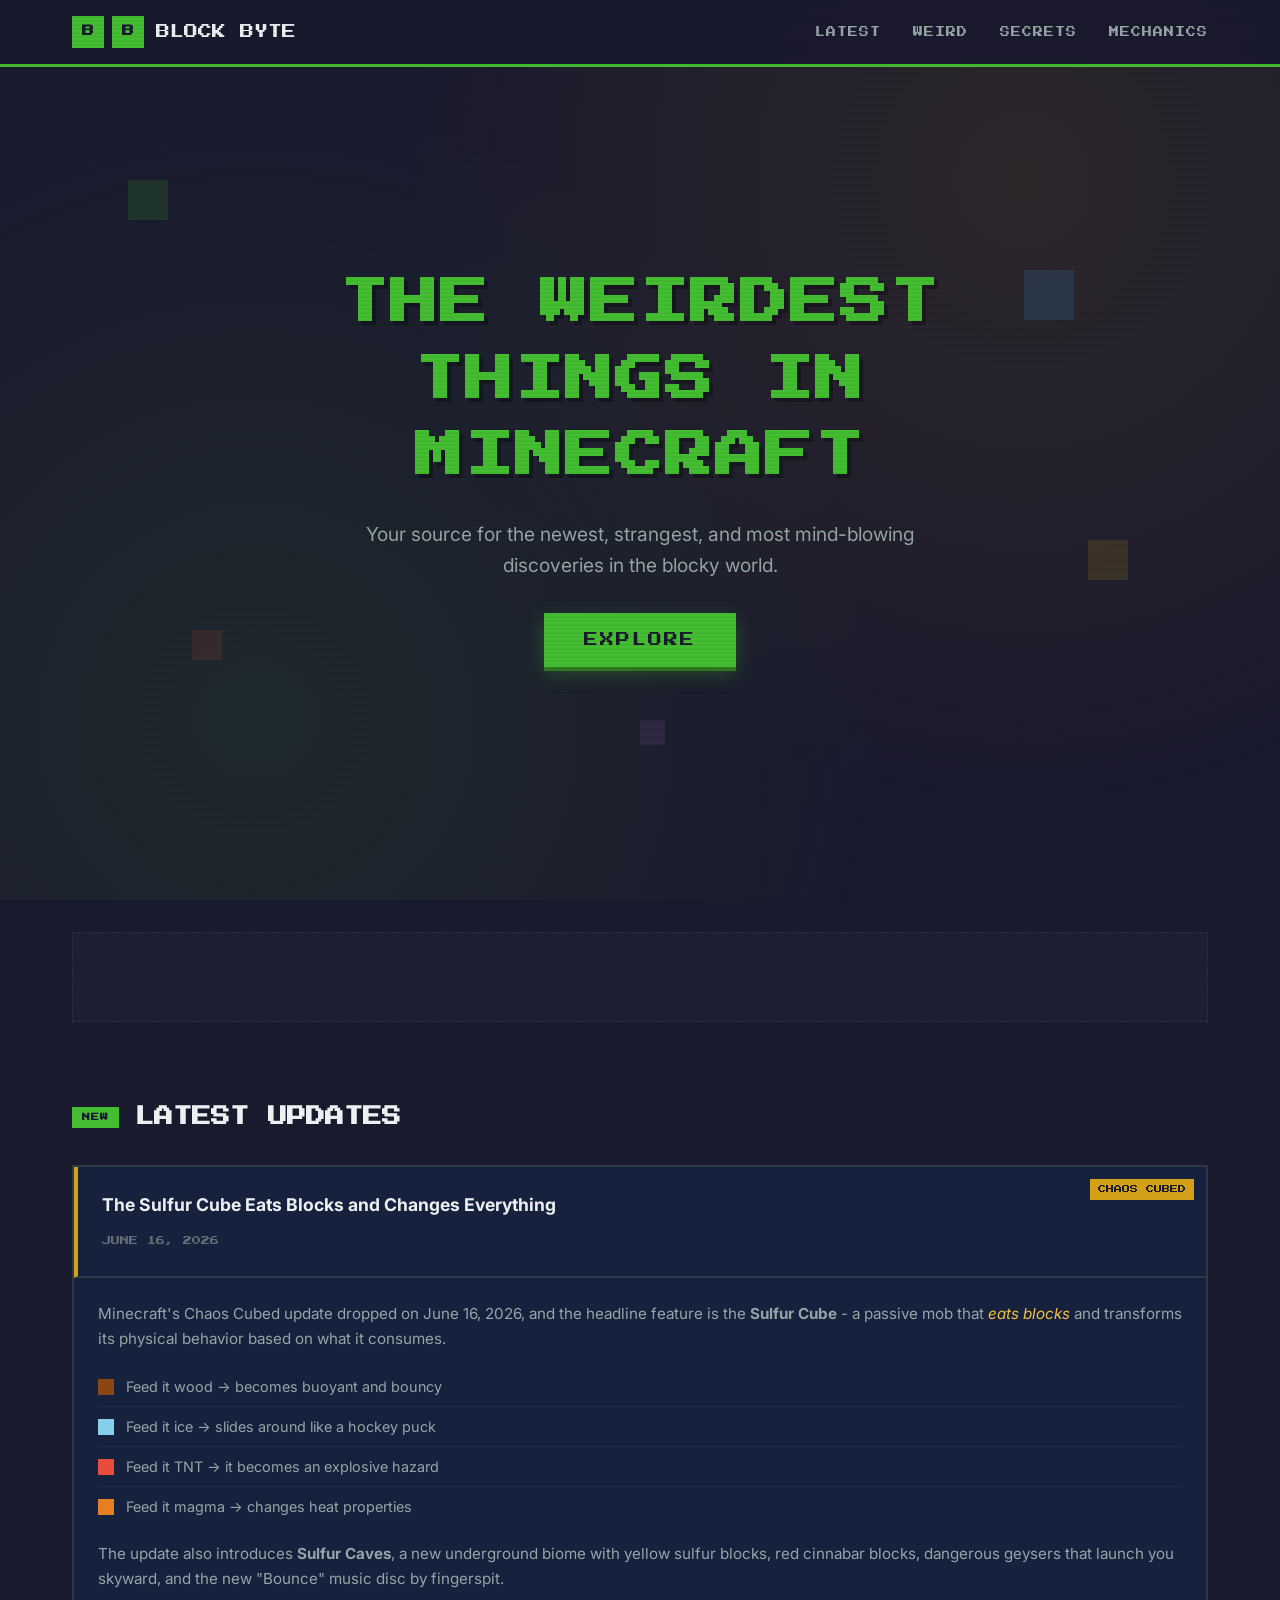
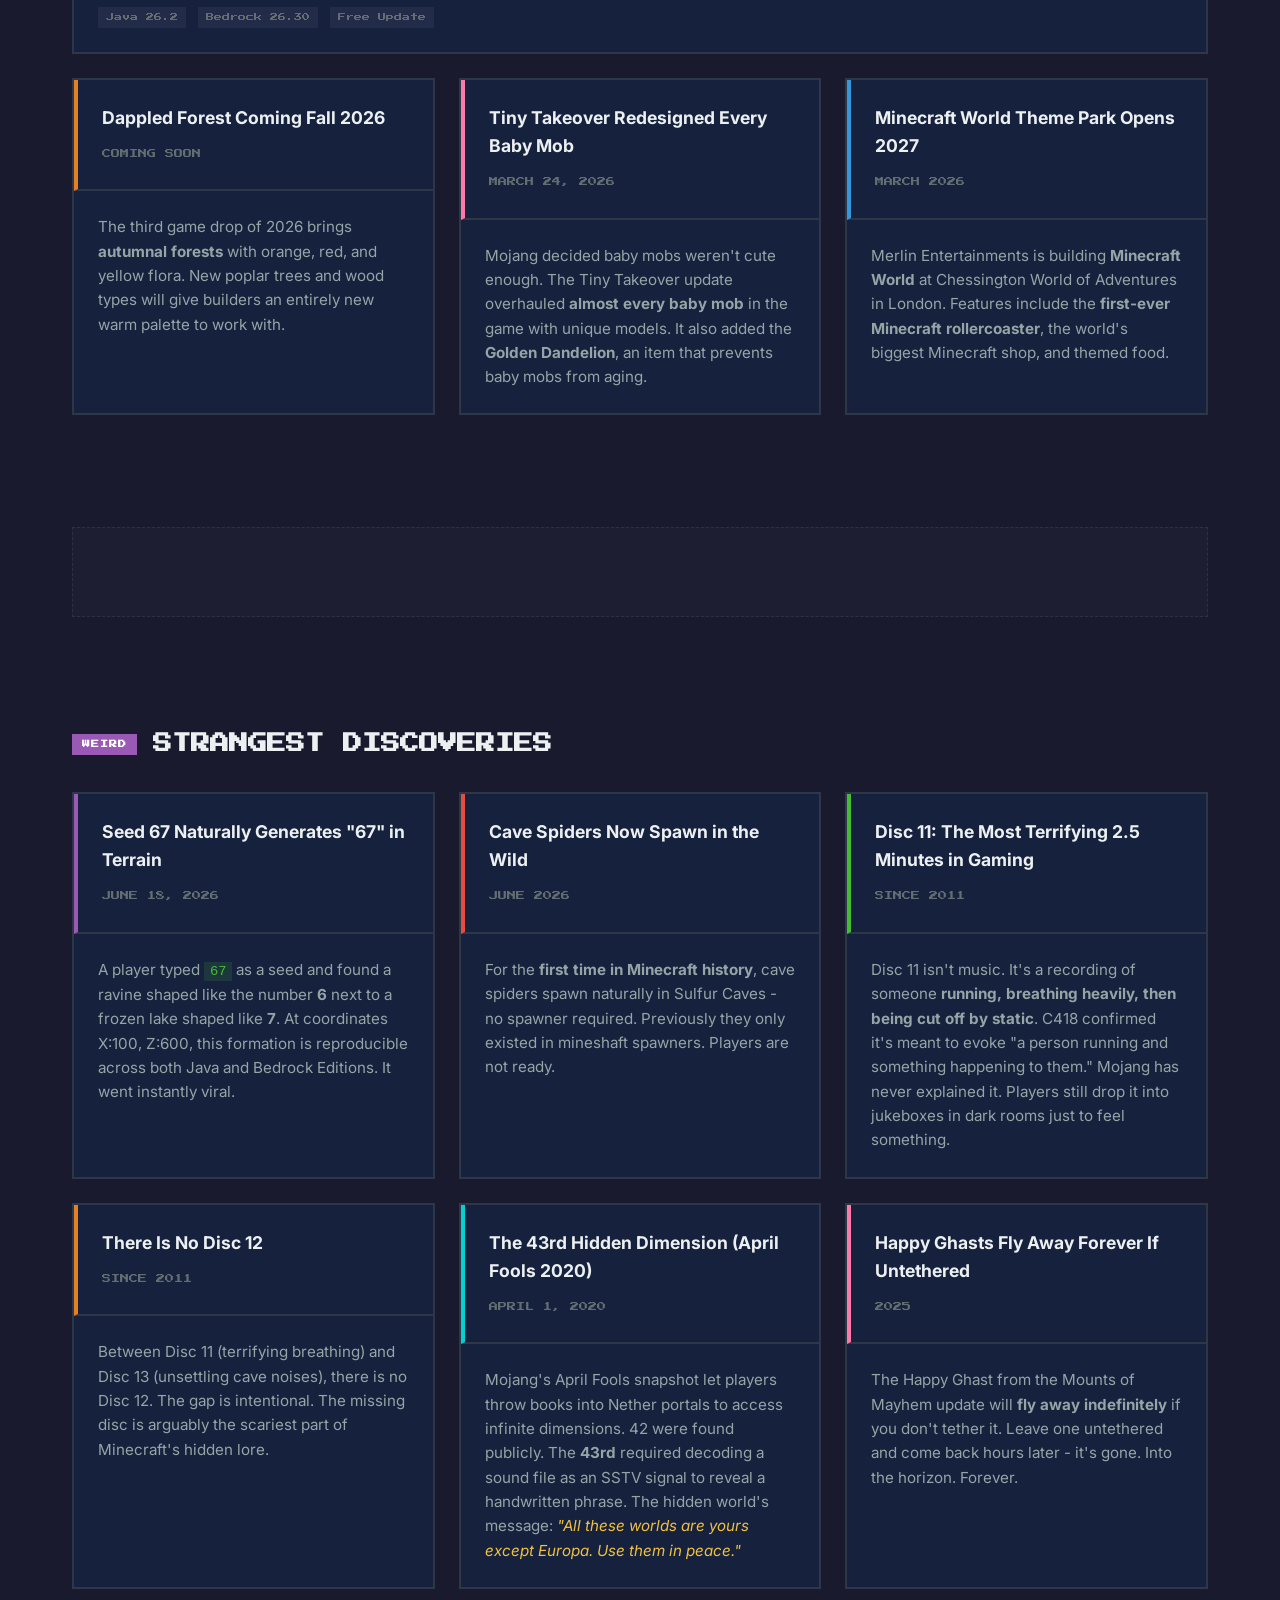
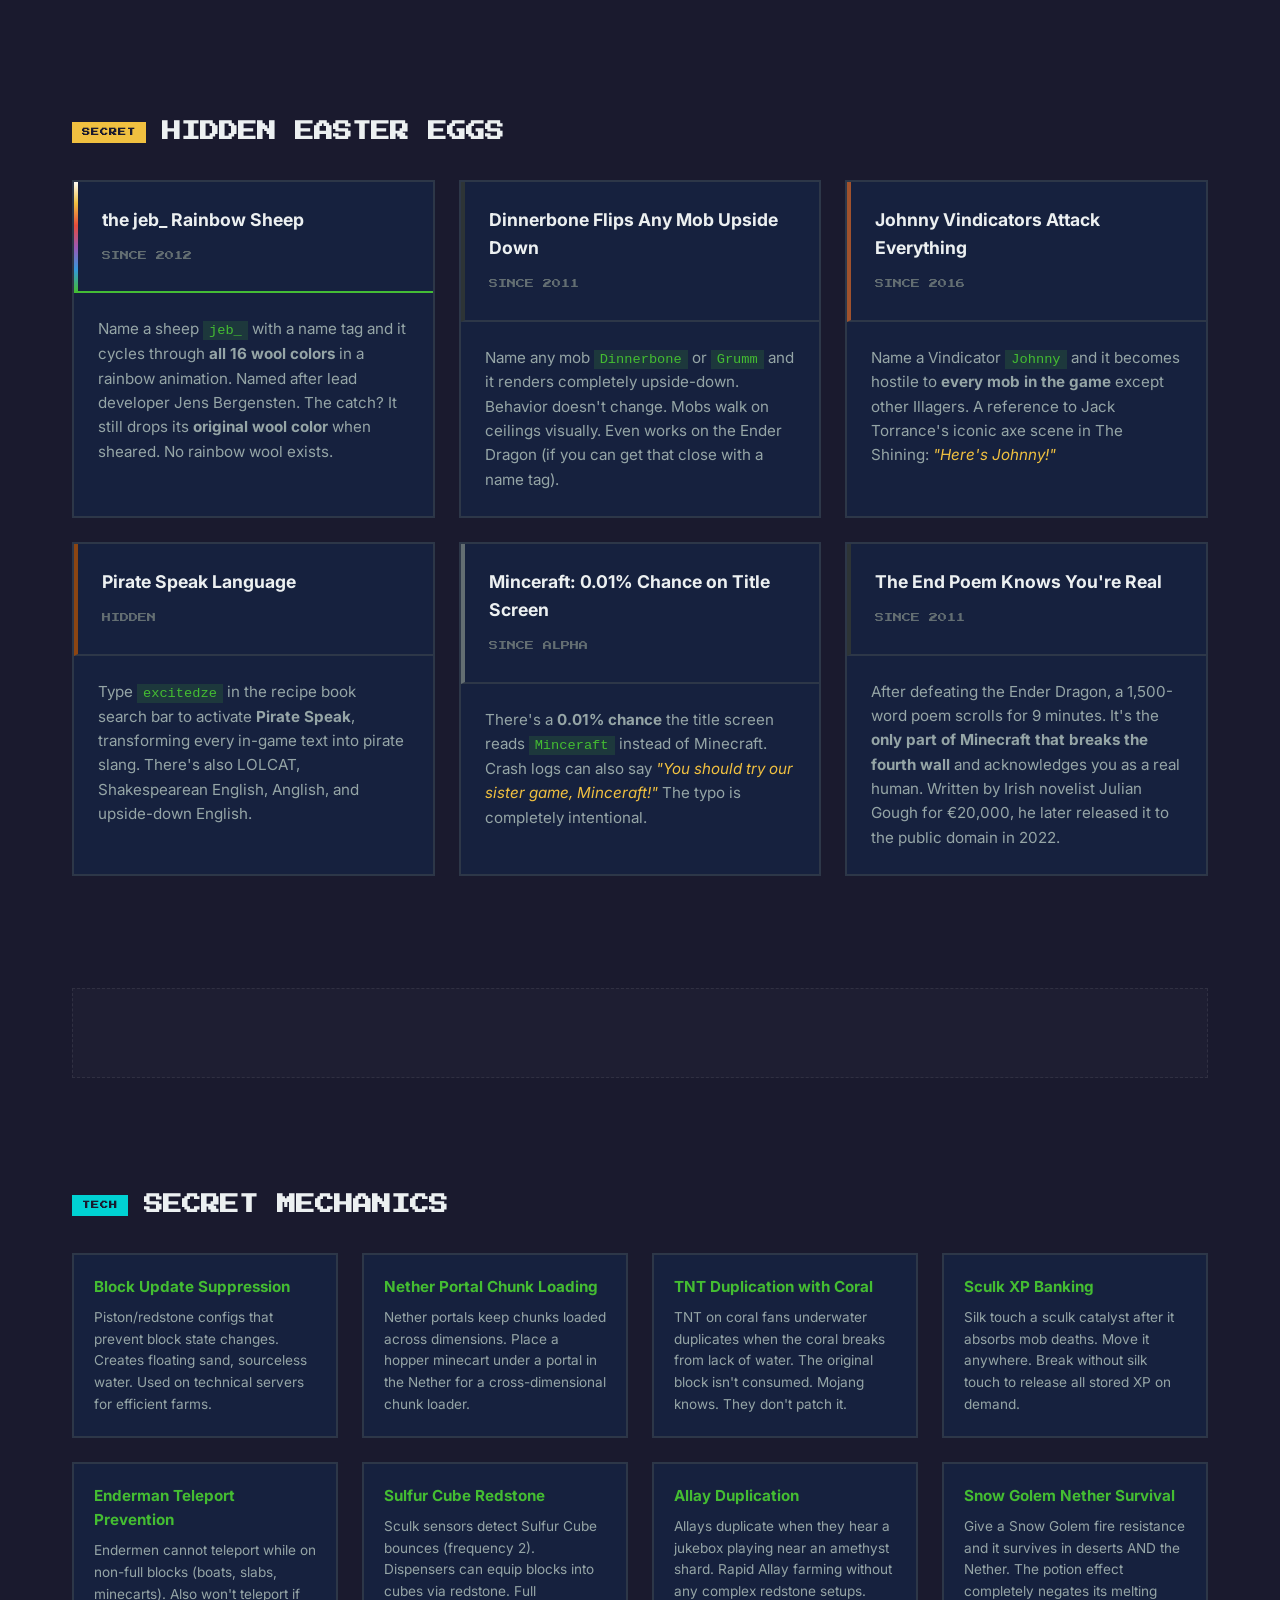
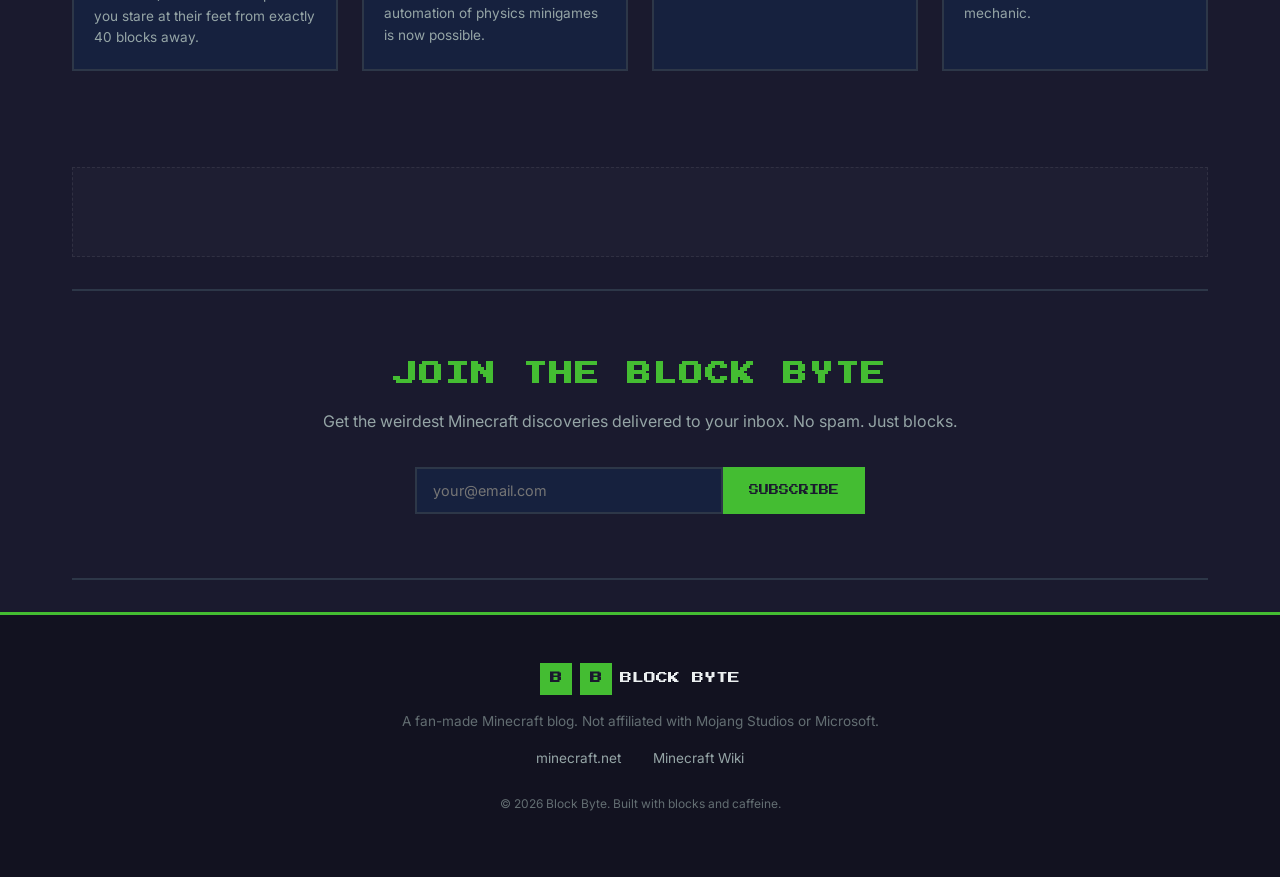
==== index.html @ 371515b0 "Add Google AdSense ads (pub-4324650161214773)" ====
<!DOCTYPE html>
<html lang="en">
<head>
    <meta charset="UTF-8">
    <meta name="viewport" content="width=device-width, initial-scale=1.0">
    <title>Block Byte - Minecraft Blog</title>
    <link rel="stylesheet" href="style.css">
    <link rel="preconnect" href="https://fonts.googleapis.com">
    <link href="https://fonts.googleapis.com/css2?family=Press+Start+2P&family=Inter:wght@400;500;600;700&display=swap" rel="stylesheet">
    <script async src="https://pagead2.googlesyndication.com/pagead/js/adsbygoogle.js?client=ca-pub-4324650161214773" crossorigin="anonymous"></script>
</head>
<body>
    <div class="scanlines"></div>

    <header>
        <nav>
            <div class="logo">
                <span class="logo-block">B</span><span class="logo-block">B</span>
                <span class="logo-text">BLOCK BYTE</span>
            </div>
            <div class="nav-links">
                <a href="#latest">Latest</a>
                <a href="#weird">Weird</a>
                <a href="#secrets">Secrets</a>
                <a href="#mechanics">Mechanics</a>
            </div>
            <button class="menu-toggle" aria-label="Toggle menu">
                <span></span><span></span><span></span>
            </button>
        </nav>
    </header>

    <section class="hero">
        <div class="hero-content">
            <h1 class="pixel-text">THE WEIRDEST THINGS IN MINECRAFT</h1>
            <p>Your source for the newest, strangest, and most mind-blowing discoveries in the blocky world.</p>
            <a href="#latest" class="cta-btn">EXPLORE</a>
        </div>
        <div class="hero-decoration">
            <div class="floating-block b1"></div>
            <div class="floating-block b2"></div>
            <div class="floating-block b3"></div>
            <div class="floating-block b4"></div>
            <div class="floating-block b5"></div>
        </div>
    </section>

    <main>
        <div class="ad-container ad-top">
            <ins class="adsbygoogle"
                 style="display:block"
                 data-ad-client="ca-pub-4324650161214773"
                 data-ad-slot="1111111111"
                 data-ad-format="horizontal"
                 data-full-width-responsive="true"></ins>
            <script>(adsbygoogle = window.adsbygoogle || []).push({});</script>
        </div>

        <section id="latest" class="section">
            <h2 class="section-title"><span class="tag new">NEW</span> LATEST UPDATES</h2>
            <div class="grid">

                <article class="card featured">
                    <div class="card-badge">CHAOS CUBED</div>
                    <div class="card-header sulfur">
                        <h3>The Sulfur Cube Eats Blocks and Changes Everything</h3>
                        <span class="date">June 16, 2026</span>
                    </div>
                    <div class="card-body">
                        <p>Minecraft's Chaos Cubed update dropped on June 16, 2026, and the headline feature is the <strong>Sulfur Cube</strong> - a passive mob that <em>eats blocks</em> and transforms its physical behavior based on what it consumes.</p>
                        <ul class="feature-list">
                            <li><span class="block-icon wood"></span> Feed it wood → becomes buoyant and bouncy</li>
                            <li><span class="block-icon ice"></span> Feed it ice → slides around like a hockey puck</li>
                            <li><span class="block-icon tnt"></span> Feed it TNT → it becomes an explosive hazard</li>
                            <li><span class="block-icon magma"></span> Feed it magma → changes heat properties</li>
                        </ul>
                        <p>The update also introduces <strong>Sulfur Caves</strong>, a new underground biome with yellow sulfur blocks, red cinnabar blocks, dangerous geysers that launch you skyward, and the new "Bounce" music disc by fingerspit.</p>
                        <div class="card-stats">
                            <span>Java 26.2</span>
                            <span>Bedrock 26.30</span>
                            <span>Free Update</span>
                        </div>
                    </div>
                </article>

                <article class="card">
                    <div class="card-header autumn">
                        <h3>Dappled Forest Coming Fall 2026</h3>
                        <span class="date">Coming Soon</span>
                    </div>
                    <div class="card-body">
                        <p>The third game drop of 2026 brings <strong>autumnal forests</strong> with orange, red, and yellow flora. New poplar trees and wood types will give builders an entirely new warm palette to work with.</p>
                    </div>
                </article>

                <article class="card">
                    <div class="card-header tiny">
                        <h3>Tiny Takeover Redesigned Every Baby Mob</h3>
                        <span class="date">March 24, 2026</span>
                    </div>
                    <div class="card-body">
                        <p>Mojang decided baby mobs weren't cute enough. The Tiny Takeover update overhauled <strong>almost every baby mob</strong> in the game with unique models. It also added the <strong>Golden Dandelion</strong>, an item that prevents baby mobs from aging.</p>
                    </div>
                </article>

                <article class="card">
                    <div class="card-header theme-park">
                        <h3>Minecraft World Theme Park Opens 2027</h3>
                        <span class="date">March 2026</span>
                    </div>
                    <div class="card-body">
                        <p>Merlin Entertainments is building <strong>Minecraft World</strong> at Chessington World of Adventures in London. Features include the <strong>first-ever Minecraft rollercoaster</strong>, the world's biggest Minecraft shop, and themed food.</p>
                    </div>
                </article>

            </div>
        </section>

        <div class="ad-container ad-mid">
            <ins class="adsbygoogle"
                 style="display:block"
                 data-ad-client="ca-pub-4324650161214773"
                 data-ad-slot="2222222222"
                 data-ad-format="auto"
                 data-full-width-responsive="true"></ins>
            <script>(adsbygoogle = window.adsbygoogle || []).push({});</script>
        </div>

        <section id="weird" class="section">
            <h2 class="section-title"><span class="tag weird">WEIRD</span> STRANGEST DISCOVERIES</h2>
            <div class="grid">

                <article class="card">
                    <div class="card-header purple">
                        <h3>Seed 67 Naturally Generates "67" in Terrain</h3>
                        <span class="date">June 18, 2026</span>
                    </div>
                    <div class="card-body">
                        <p>A player typed <code>67</code> as a seed and found a ravine shaped like the number <strong>6</strong> next to a frozen lake shaped like <strong>7</strong>. At coordinates X:100, Z:600, this formation is reproducible across both Java and Bedrock Editions. It went instantly viral.</p>
                    </div>
                </article>

                <article class="card">
                    <div class="card-header red">
                        <h3>Cave Spiders Now Spawn in the Wild</h3>
                        <span class="date">June 2026</span>
                    </div>
                    <div class="card-body">
                        <p>For the <strong>first time in Minecraft history</strong>, cave spiders spawn naturally in Sulfur Caves - no spawner required. Previously they only existed in mineshaft spawners. Players are not ready.</p>
                    </div>
                </article>

                <article class="card">
                    <div class="card-header green">
                        <h3>Disc 11: The Most Terrifying 2.5 Minutes in Gaming</h3>
                        <span class="date">Since 2011</span>
                    </div>
                    <div class="card-body">
                        <p>Disc 11 isn't music. It's a recording of someone <strong>running, breathing heavily, then being cut off by static</strong>. C418 confirmed it's meant to evoke "a person running and something happening to them." Mojang has never explained it. Players still drop it into jukeboxes in dark rooms just to feel something.</p>
                    </div>
                </article>

                <article class="card">
                    <div class="card-header orange">
                        <h3>There Is No Disc 12</h3>
                        <span class="date">Since 2011</span>
                    </div>
                    <div class="card-body">
                        <p>Between Disc 11 (terrifying breathing) and Disc 13 (unsettling cave noises), there is no Disc 12. The gap is intentional. The missing disc is arguably the scariest part of Minecraft's hidden lore.</p>
                    </div>
                </article>

                <article class="card">
                    <div class="card-header cyan">
                        <h3>The 43rd Hidden Dimension (April Fools 2020)</h3>
                        <span class="date">April 1, 2020</span>
                    </div>
                    <div class="card-body">
                        <p>Mojang's April Fools snapshot let players throw books into Nether portals to access infinite dimensions. 42 were found publicly. The <strong>43rd</strong> required decoding a sound file as an SSTV signal to reveal a handwritten phrase. The hidden world's message: <em>"All these worlds are yours except Europa. Use them in peace."</em></p>
                    </div>
                </article>

                <article class="card">
                    <div class="card-header pink">
                        <h3>Happy Ghasts Fly Away Forever If Untethered</h3>
                        <span class="date">2025</span>
                    </div>
                    <div class="card-body">
                        <p>The Happy Ghast from the Mounts of Mayhem update will <strong>fly away indefinitely</strong> if you don't tether it. Leave one untethered and come back hours later - it's gone. Into the horizon. Forever.</p>
                    </div>
                </article>

            </div>
        </section>

        <section id="secrets" class="section">
            <h2 class="section-title"><span class="tag secret">SECRET</span> HIDDEN EASTER EGGS</h2>
            <div class="grid">

                <article class="card">
                    <div class="card-header rainbow">
                        <h3>the jeb_ Rainbow Sheep</h3>
                        <span class="date">Since 2012</span>
                    </div>
                    <div class="card-body">
                        <p>Name a sheep <code>jeb_</code> with a name tag and it cycles through <strong>all 16 wool colors</strong> in a rainbow animation. Named after lead developer Jens Bergensten. The catch? It still drops its <strong>original wool color</strong> when sheared. No rainbow wool exists.</p>
                    </div>
                </article>

                <article class="card">
                    <div class="card-header dark">
                        <h3>Dinnerbone Flips Any Mob Upside Down</h3>
                        <span class="date">Since 2011</span>
                    </div>
                    <div class="card-body">
                        <p>Name any mob <code>Dinnerbone</code> or <code>Grumm</code> and it renders completely upside-down. Behavior doesn't change. Mobs walk on ceilings visually. Even works on the Ender Dragon (if you can get that close with a name tag).</p>
                    </div>
                </article>

                <article class="card">
                    <div class="card-header axe">
                        <h3>Johnny Vindicators Attack Everything</h3>
                        <span class="date">Since 2016</span>
                    </div>
                    <div class="card-body">
                        <p>Name a Vindicator <code>Johnny</code> and it becomes hostile to <strong>every mob in the game</strong> except other Illagers. A reference to Jack Torrance's iconic axe scene in The Shining: <em>"Here's Johnny!"</em></p>
                    </div>
                </article>

                <article class="card">
                    <div class="card-header ship">
                        <h3>Pirate Speak Language</h3>
                        <span class="date">Hidden</span>
                    </div>
                    <div class="card-body">
                        <p>Type <code>excitedze</code> in the recipe book search bar to activate <strong>Pirate Speak</strong>, transforming every in-game text into pirate slang. There's also LOLCAT, Shakespearean English, Anglish, and upside-down English.</p>
                    </div>
                </article>

                <article class="card">
                    <div class="card-header ghost">
                        <h3>Minceraft: 0.01% Chance on Title Screen</h3>
                        <span class="date">Since Alpha</span>
                    </div>
                    <div class="card-body">
                        <p>There's a <strong>0.01% chance</strong> the title screen reads <code>Minceraft</code> instead of Minecraft. Crash logs can also say <em>"You should try our sister game, Minceraft!"</em> The typo is completely intentional.</p>
                    </div>
                </article>

                <article class="card">
                    <div class="card-header void">
                        <h3>The End Poem Knows You're Real</h3>
                        <span class="date">Since 2011</span>
                    </div>
                    <div class="card-body">
                        <p>After defeating the Ender Dragon, a 1,500-word poem scrolls for 9 minutes. It's the <strong>only part of Minecraft that breaks the fourth wall</strong> and acknowledges you as a real human. Written by Irish novelist Julian Gough for €20,000, he later released it to the public domain in 2022.</p>
                    </div>
                </article>

            </div>
        </section>

        <div class="ad-container ad-mid">
            <ins class="adsbygoogle"
                 style="display:block"
                 data-ad-client="ca-pub-4324650161214773"
                 data-ad-slot="3333333333"
                 data-ad-format="auto"
                 data-full-width-responsive="true"></ins>
            <script>(adsbygoogle = window.adsbygoogle || []).push({});</script>
        </div>

        <section id="mechanics" class="section">
            <h2 class="section-title"><span class="tag tech">TECH</span> SECRET MECHANICS</h2>
            <div class="grid three-col">

                <article class="card compact">
                    <div class="card-body">
                        <h4>Block Update Suppression</h4>
                        <p>Piston/redstone configs that prevent block state changes. Creates floating sand, sourceless water. Used on technical servers for efficient farms.</p>
                    </div>
                </article>

                <article class="card compact">
                    <div class="card-body">
                        <h4>Nether Portal Chunk Loading</h4>
                        <p>Nether portals keep chunks loaded across dimensions. Place a hopper minecart under a portal in the Nether for a cross-dimensional chunk loader.</p>
                    </div>
                </article>

                <article class="card compact">
                    <div class="card-body">
                        <h4>TNT Duplication with Coral</h4>
                        <p>TNT on coral fans underwater duplicates when the coral breaks from lack of water. The original block isn't consumed. Mojang knows. They don't patch it.</p>
                    </div>
                </article>

                <article class="card compact">
                    <div class="card-body">
                        <h4>Sculk XP Banking</h4>
                        <p>Silk touch a sculk catalyst after it absorbs mob deaths. Move it anywhere. Break without silk touch to release all stored XP on demand.</p>
                    </div>
                </article>

                <article class="card compact">
                    <div class="card-body">
                        <h4>Enderman Teleport Prevention</h4>
                        <p>Endermen cannot teleport while on non-full blocks (boats, slabs, minecarts). Also won't teleport if you stare at their feet from exactly 40 blocks away.</p>
                    </div>
                </article>

                <article class="card compact">
                    <div class="card-body">
                        <h4>Sulfur Cube Redstone</h4>
                        <p>Sculk sensors detect Sulfur Cube bounces (frequency 2). Dispensers can equip blocks into cubes via redstone. Full automation of physics minigames is now possible.</p>
                    </div>
                </article>

                <article class="card compact">
                    <div class="card-body">
                        <h4>Allay Duplication</h4>
                        <p>Allays duplicate when they hear a jukebox playing near an amethyst shard. Rapid Allay farming without any complex redstone setups.</p>
                    </div>
                </article>

                <article class="card compact">
                    <div class="card-body">
                        <h4>Snow Golem Nether Survival</h4>
                        <p>Give a Snow Golem fire resistance and it survives in deserts AND the Nether. The potion effect completely negates its melting mechanic.</p>
                    </div>
                </article>

            </div>
        </section>

        <div class="ad-container ad-bottom">
            <ins class="adsbygoogle"
                 style="display:block"
                 data-ad-client="ca-pub-4324650161214773"
                 data-ad-slot="4444444444"
                 data-ad-format="horizontal"
                 data-full-width-responsive="true"></ins>
            <script>(adsbygoogle = window.adsbygoogle || []).push({});</script>
        </div>

        <section class="newsletter">
            <div class="newsletter-content">
                <h2 class="pixel-text">JOIN THE BLOCK BYTE</h2>
                <p>Get the weirdest Minecraft discoveries delivered to your inbox. No spam. Just blocks.</p>
                <form class="newsletter-form" onsubmit="event.preventDefault(); this.querySelector('button').textContent='SUBSCRIBED!'; this.querySelector('input').disabled=true;">
                    <input type="email" placeholder="your@email.com" required>
                    <button type="submit">SUBSCRIBE</button>
                </form>
            </div>
        </section>
    </main>

    <footer>
        <div class="footer-content">
            <div class="footer-logo">
                <span class="logo-block">B</span><span class="logo-block">B</span>
                <span>BLOCK BYTE</span>
            </div>
            <p>A fan-made Minecraft blog. Not affiliated with Mojang Studios or Microsoft.</p>
            <div class="footer-links">
                <a href="https://www.minecraft.net" target="_blank">minecraft.net</a>
                <a href="https://minecraft.wiki" target="_blank">Minecraft Wiki</a>
            </div>
            <p class="copyright">&copy; 2026 Block Byte. Built with blocks and caffeine.</p>
        </div>
    </footer>

    <script src="script.js"></script>
</body>
</html>
---- style.css ----
:root {
    --bg-dark: #1a1a2e;
    --bg-card: #16213e;
    --bg-card-hover: #1a2745;
    --accent-green: #44bd32;
    --accent-yellow: #f0c040;
    --accent-red: #e74c3c;
    --accent-blue: #3498db;
    --accent-purple: #9b59b6;
    --accent-orange: #e67e22;
    --accent-cyan: #00d2d3;
    --accent-pink: #fd79a8;
    --text-primary: #ecf0f1;
    --text-secondary: #95a5a6;
    --text-muted: #636e72;
    --border: #2d3748;
    --sulfur: #d4a017;
    --cinnabar: #c0392b;
    --font-pixel: 'Press Start 2P', monospace;
    --font-body: 'Inter', -apple-system, BlinkMacSystemFont, sans-serif;
}

* {
    margin: 0;
    padding: 0;
    box-sizing: border-box;
}

html {
    scroll-behavior: smooth;
}

body {
    font-family: var(--font-body);
    background: var(--bg-dark);
    color: var(--text-primary);
    line-height: 1.6;
    overflow-x: hidden;
}

.scanlines {
    position: fixed;
    top: 0;
    left: 0;
    width: 100%;
    height: 100%;
    pointer-events: none;
    z-index: 9999;
    background: repeating-linear-gradient(
        0deg,
        transparent,
        transparent 2px,
        rgba(0, 0, 0, 0.03) 2px,
        rgba(0, 0, 0, 0.03) 4px
    );
}

.pixel-text {
    font-family: var(--font-pixel);
    letter-spacing: 2px;
}

/* Header */
header {
    position: fixed;
    top: 0;
    width: 100%;
    z-index: 1000;
    background: rgba(26, 26, 46, 0.95);
    backdrop-filter: blur(10px);
    border-bottom: 3px solid var(--accent-green);
}

nav {
    max-width: 1200px;
    margin: 0 auto;
    padding: 1rem 2rem;
    display: flex;
    align-items: center;
    justify-content: space-between;
}

.logo {
    display: flex;
    align-items: center;
    gap: 0.5rem;
}

.logo-block {
    display: inline-flex;
    align-items: center;
    justify-content: center;
    width: 32px;
    height: 32px;
    background: var(--accent-green);
    color: var(--bg-dark);
    font-family: var(--font-pixel);
    font-size: 12px;
    font-weight: bold;
    image-rendering: pixelated;
}

.logo-text {
    font-family: var(--font-pixel);
    font-size: 14px;
    color: var(--text-primary);
    margin-left: 0.25rem;
}

.nav-links {
    display: flex;
    gap: 2rem;
}

.nav-links a {
    color: var(--text-secondary);
    text-decoration: none;
    font-family: var(--font-pixel);
    font-size: 10px;
    text-transform: uppercase;
    letter-spacing: 1px;
    transition: color 0.3s;
}

.nav-links a:hover {
    color: var(--accent-green);
}

.menu-toggle {
    display: none;
    flex-direction: column;
    gap: 5px;
    background: none;
    border: none;
    cursor: pointer;
}

.menu-toggle span {
    width: 25px;
    height: 3px;
    background: var(--text-primary);
    transition: 0.3s;
}

/* Hero */
.hero {
    min-height: 100vh;
    display: flex;
    align-items: center;
    justify-content: center;
    text-align: center;
    padding: 6rem 2rem 4rem;
    position: relative;
    overflow: hidden;
    background: 
        radial-gradient(circle at 20% 80%, rgba(68, 189, 50, 0.1) 0%, transparent 50%),
        radial-gradient(circle at 80% 20%, rgba(212, 160, 23, 0.1) 0%, transparent 50%),
        var(--bg-dark);
}

.hero-content {
    max-width: 800px;
    z-index: 2;
}

.hero h1 {
    font-size: clamp(1.5rem, 4vw, 3rem);
    margin-bottom: 1.5rem;
    color: var(--accent-green);
    text-shadow: 4px 4px 0px rgba(0,0,0,0.3);
}

.hero p {
    font-size: 1.2rem;
    color: var(--text-secondary);
    margin-bottom: 2rem;
    max-width: 600px;
    margin-left: auto;
    margin-right: auto;
}

.cta-btn {
    display: inline-block;
    padding: 1rem 2.5rem;
    background: var(--accent-green);
    color: var(--bg-dark);
    text-decoration: none;
    font-family: var(--font-pixel);
    font-size: 14px;
    letter-spacing: 2px;
    border: none;
    cursor: pointer;
    transition: all 0.3s;
    box-shadow: 0 4px 0 #2d7a1e, 0 6px 20px rgba(68, 189, 50, 0.3);
}

.cta-btn:hover {
    transform: translateY(-2px);
    box-shadow: 0 6px 0 #2d7a1e, 0 8px 30px rgba(68, 189, 50, 0.4);
}

.hero-decoration {
    position: absolute;
    top: 0;
    left: 0;
    width: 100%;
    height: 100%;
    pointer-events: none;
}

.floating-block {
    position: absolute;
    width: 40px;
    height: 40px;
    opacity: 0.15;
    animation: float 6s ease-in-out infinite;
}

.b1 { background: var(--accent-green); top: 20%; left: 10%; animation-delay: 0s; }
.b2 { background: var(--sulfur); top: 60%; left: 85%; animation-delay: 1s; }
.b3 { background: var(--cinnabar); top: 70%; left: 15%; animation-delay: 2s; width: 30px; height: 30px; }
.b4 { background: var(--accent-blue); top: 30%; left: 80%; animation-delay: 3s; width: 50px; height: 50px; }
.b5 { background: var(--accent-purple); top: 80%; left: 50%; animation-delay: 4s; width: 25px; height: 25px; }

@keyframes float {
    0%, 100% { transform: translateY(0) rotate(0deg); }
    50% { transform: translateY(-20px) rotate(5deg); }
}

/* Sections */
main {
    max-width: 1200px;
    margin: 0 auto;
    padding: 0 2rem;
}

.section {
    padding: 4rem 0;
}

.section-title {
    font-family: var(--font-pixel);
    font-size: clamp(0.9rem, 2vw, 1.2rem);
    margin-bottom: 2rem;
    display: flex;
    align-items: center;
    gap: 1rem;
    flex-wrap: wrap;
}

.tag {
    font-family: var(--font-pixel);
    font-size: 8px;
    padding: 4px 10px;
    text-transform: uppercase;
    letter-spacing: 1px;
}

.tag.new { background: var(--accent-green); color: var(--bg-dark); }
.tag.weird { background: var(--accent-purple); color: white; }
.tag.secret { background: var(--accent-yellow); color: var(--bg-dark); }
.tag.tech { background: var(--accent-cyan); color: var(--bg-dark); }

/* Grid */
.grid {
    display: grid;
    grid-template-columns: repeat(auto-fit, minmax(340px, 1fr));
    gap: 1.5rem;
}

.grid.three-col {
    grid-template-columns: repeat(auto-fit, minmax(260px, 1fr));
}

/* Cards */
.card {
    background: var(--bg-card);
    border: 2px solid var(--border);
    transition: all 0.3s;
    position: relative;
    overflow: hidden;
}

.card:hover {
    transform: translateY(-4px);
    border-color: var(--accent-green);
    box-shadow: 0 8px 30px rgba(0, 0, 0, 0.3);
}

.card.featured {
    grid-column: 1 / -1;
}

.card-badge {
    position: absolute;
    top: 12px;
    right: 12px;
    font-family: var(--font-pixel);
    font-size: 8px;
    padding: 4px 8px;
    background: var(--sulfur);
    color: var(--bg-dark);
    z-index: 2;
}

.card-header {
    padding: 1.5rem;
    border-bottom: 2px solid var(--border);
    position: relative;
}

.card-header.sulfur { border-left: 4px solid var(--sulfur); }
.card-header.autumn { border-left: 4px solid var(--accent-orange); }
.card-header.tiny { border-left: 4px solid var(--accent-pink); }
.card-header.theme-park { border-left: 4px solid var(--accent-blue); }
.card-header.purple { border-left: 4px solid var(--accent-purple); }
.card-header.red { border-left: 4px solid var(--accent-red); }
.card-header.green { border-left: 4px solid var(--accent-green); }
.card-header.orange { border-left: 4px solid var(--accent-orange); }
.card-header.cyan { border-left: 4px solid var(--accent-cyan); }
.card-header.pink { border-left: 4px solid var(--accent-pink); }
.card-header.rainbow {
    border-left: 4px solid;
    border-image: linear-gradient(180deg, #fff, #f0c040, #e74c3c, #9b59b6, #3498db, #44bd32) 1;
}
.card-header.dark { border-left: 4px solid #2d3436; }
.card-header.axe { border-left: 4px solid #a0522d; }
.card-header.ship { border-left: 4px solid #8B4513; }
.card-header.ghost { border-left: 4px solid #636e72; }
.card-header.void { border-left: 4px solid #2d3436; }

.card-header h3 {
    font-size: 1.1rem;
    font-weight: 700;
    margin-bottom: 0.5rem;
}

.card-header .date {
    font-family: var(--font-pixel);
    font-size: 9px;
    color: var(--text-muted);
    text-transform: uppercase;
}

.card-body {
    padding: 1.5rem;
}

.card-body p {
    color: var(--text-secondary);
    margin-bottom: 1rem;
    font-size: 0.95rem;
}

.card-body p:last-child {
    margin-bottom: 0;
}

.card-body code {
    background: rgba(68, 189, 50, 0.15);
    color: var(--accent-green);
    padding: 2px 6px;
    font-size: 0.9em;
    font-family: 'Courier New', monospace;
}

.card-body em {
    color: var(--accent-yellow);
    font-style: italic;
}

.feature-list {
    list-style: none;
    margin: 1rem 0;
    padding: 0;
}

.feature-list li {
    display: flex;
    align-items: center;
    gap: 0.75rem;
    padding: 0.5rem 0;
    color: var(--text-secondary);
    font-size: 0.9rem;
    border-bottom: 1px solid rgba(255,255,255,0.05);
}

.feature-list li:last-child {
    border-bottom: none;
}

.block-icon {
    display: inline-block;
    width: 16px;
    height: 16px;
    flex-shrink: 0;
}

.block-icon.wood { background: #8B4513; }
.block-icon.ice { background: #87CEEB; }
.block-icon.tnt { background: #e74c3c; }
.block-icon.magma { background: #e67e22; }

.card-stats {
    display: flex;
    gap: 0.75rem;
    margin-top: 1rem;
    flex-wrap: wrap;
}

.card-stats span {
    font-family: var(--font-pixel);
    font-size: 8px;
    padding: 4px 8px;
    background: rgba(255,255,255,0.05);
    color: var(--text-muted);
}

/* Compact cards */
.compact .card-body {
    padding: 1.25rem;
}

.compact h4 {
    font-size: 0.95rem;
    margin-bottom: 0.5rem;
    color: var(--accent-green);
}

.compact p {
    font-size: 0.85rem;
}

/* Newsletter */
.newsletter {
    padding: 4rem 0;
    text-align: center;
    border-top: 2px solid var(--border);
    border-bottom: 2px solid var(--border);
    margin: 2rem 0;
}

.newsletter h2 {
    font-size: clamp(1rem, 2.5vw, 1.5rem);
    color: var(--accent-green);
    margin-bottom: 1rem;
}

.newsletter p {
    color: var(--text-secondary);
    margin-bottom: 2rem;
}

.newsletter-form {
    display: flex;
    gap: 0;
    max-width: 450px;
    margin: 0 auto;
}

.newsletter-form input {
    flex: 1;
    padding: 0.8rem 1rem;
    background: var(--bg-card);
    border: 2px solid var(--border);
    color: var(--text-primary);
    font-family: var(--font-body);
    font-size: 0.9rem;
    outline: none;
    transition: border-color 0.3s;
}

.newsletter-form input:focus {
    border-color: var(--accent-green);
}

.newsletter-form button {
    padding: 0.8rem 1.5rem;
    background: var(--accent-green);
    color: var(--bg-dark);
    border: 2px solid var(--accent-green);
    font-family: var(--font-pixel);
    font-size: 10px;
    cursor: pointer;
    transition: all 0.3s;
    white-space: nowrap;
}

.newsletter-form button:hover {
    background: transparent;
    color: var(--accent-green);
}

/* Ad containers */
.ad-container {
    margin: 2rem auto;
    text-align: center;
    min-height: 90px;
    background: rgba(255, 255, 255, 0.02);
    border: 1px dashed rgba(255, 255, 255, 0.08);
    display: flex;
    align-items: center;
    justify-content: center;
    overflow: hidden;
}

.ad-top {
    margin-top: 2rem;
    margin-bottom: 1rem;
}

.ad-mid {
    margin: 3rem auto;
}

.ad-bottom {
    margin-bottom: 2rem;
}

/* Footer */
footer {
    background: rgba(0, 0, 0, 0.3);
    border-top: 3px solid var(--accent-green);
    padding: 3rem 2rem;
    text-align: center;
}

.footer-content {
    max-width: 600px;
    margin: 0 auto;
}

.footer-logo {
    display: flex;
    align-items: center;
    justify-content: center;
    gap: 0.5rem;
    margin-bottom: 1rem;
    font-family: var(--font-pixel);
    font-size: 12px;
}

footer p {
    color: var(--text-muted);
    font-size: 0.85rem;
    margin-bottom: 1rem;
}

.footer-links {
    display: flex;
    justify-content: center;
    gap: 2rem;
    margin-bottom: 1.5rem;
}

.footer-links a {
    color: var(--text-secondary);
    text-decoration: none;
    font-size: 0.85rem;
    transition: color 0.3s;
}

.footer-links a:hover {
    color: var(--accent-green);
}

.copyright {
    font-size: 0.75rem !important;
    color: var(--text-muted);
}

/* Responsive */
@media (max-width: 768px) {
    .nav-links {
        display: none;
        position: absolute;
        top: 100%;
        left: 0;
        width: 100%;
        background: rgba(26, 26, 46, 0.98);
        flex-direction: column;
        padding: 1rem 2rem;
        gap: 1rem;
        border-bottom: 3px solid var(--accent-green);
    }

    .nav-links.active {
        display: flex;
    }

    .menu-toggle {
        display: flex;
    }

    .grid {
        grid-template-columns: 1fr;
    }

    .card.featured {
        grid-column: 1;
    }

    .newsletter-form {
        flex-direction: column;
    }

    .newsletter-form button {
        padding: 1rem;
    }
}

@media (max-width: 480px) {
    .hero h1 {
        font-size: 1.2rem;
    }

    .section-title {
        font-size: 0.8rem;
    }

    .card-header h3 {
        font-size: 0.95rem;
    }
}

/* Scroll animation */
.card {
    opacity: 0;
    transform: translateY(20px);
    animation: fadeInUp 0.6s ease forwards;
}

@keyframes fadeInUp {
    to {
        opacity: 1;
        transform: translateY(0);
    }
}

.card:nth-child(1) { animation-delay: 0.1s; }
.card:nth-child(2) { animation-delay: 0.2s; }
.card:nth-child(3) { animation-delay: 0.3s; }
.card:nth-child(4) { animation-delay: 0.4s; }
.card:nth-child(5) { animation-delay: 0.5s; }
.card:nth-child(6) { animation-delay: 0.6s; }

/* Custom scrollbar */
::-webkit-scrollbar {
    width: 8px;
}

::-webkit-scrollbar-track {
    background: var(--bg-dark);
}

::-webkit-scrollbar-thumb {
    background: var(--accent-green);
    border-radius: 0;
}

::-webkit-scrollbar-thumb:hover {
    background: #5cd640;
}
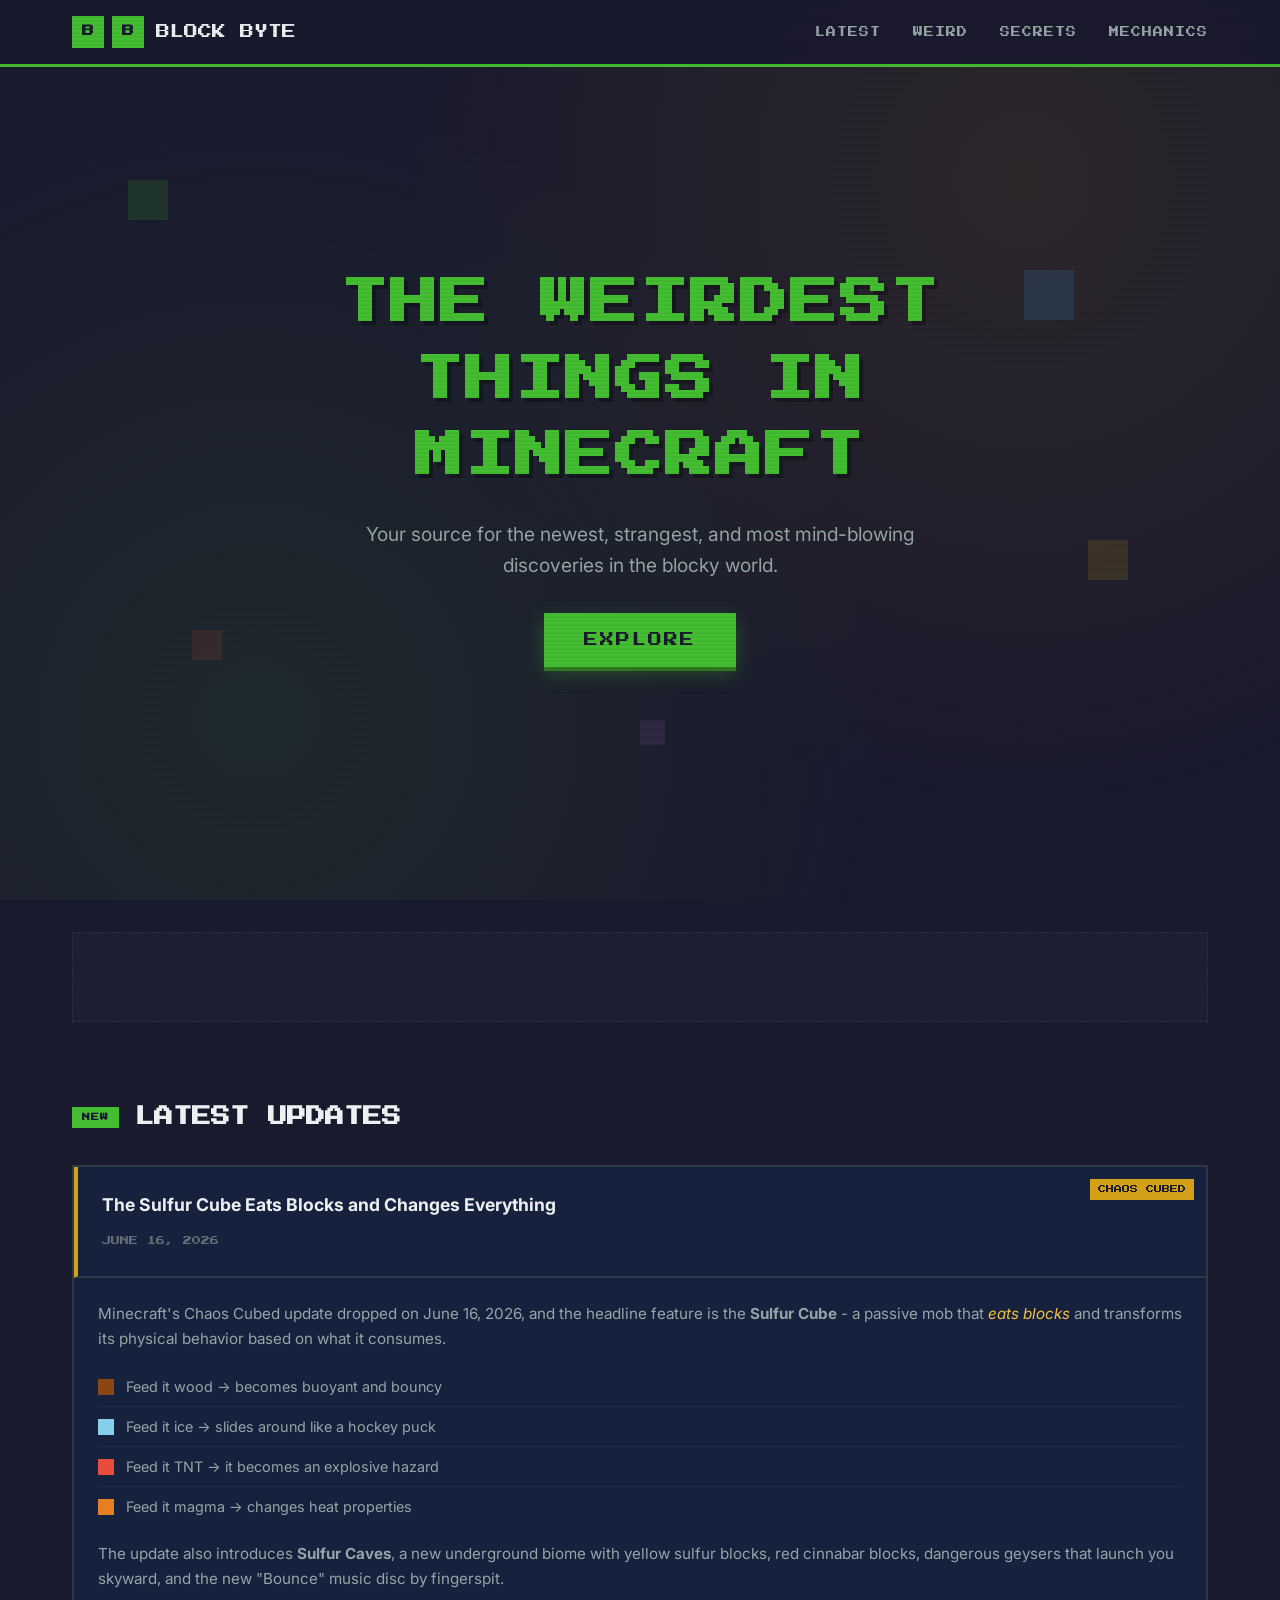
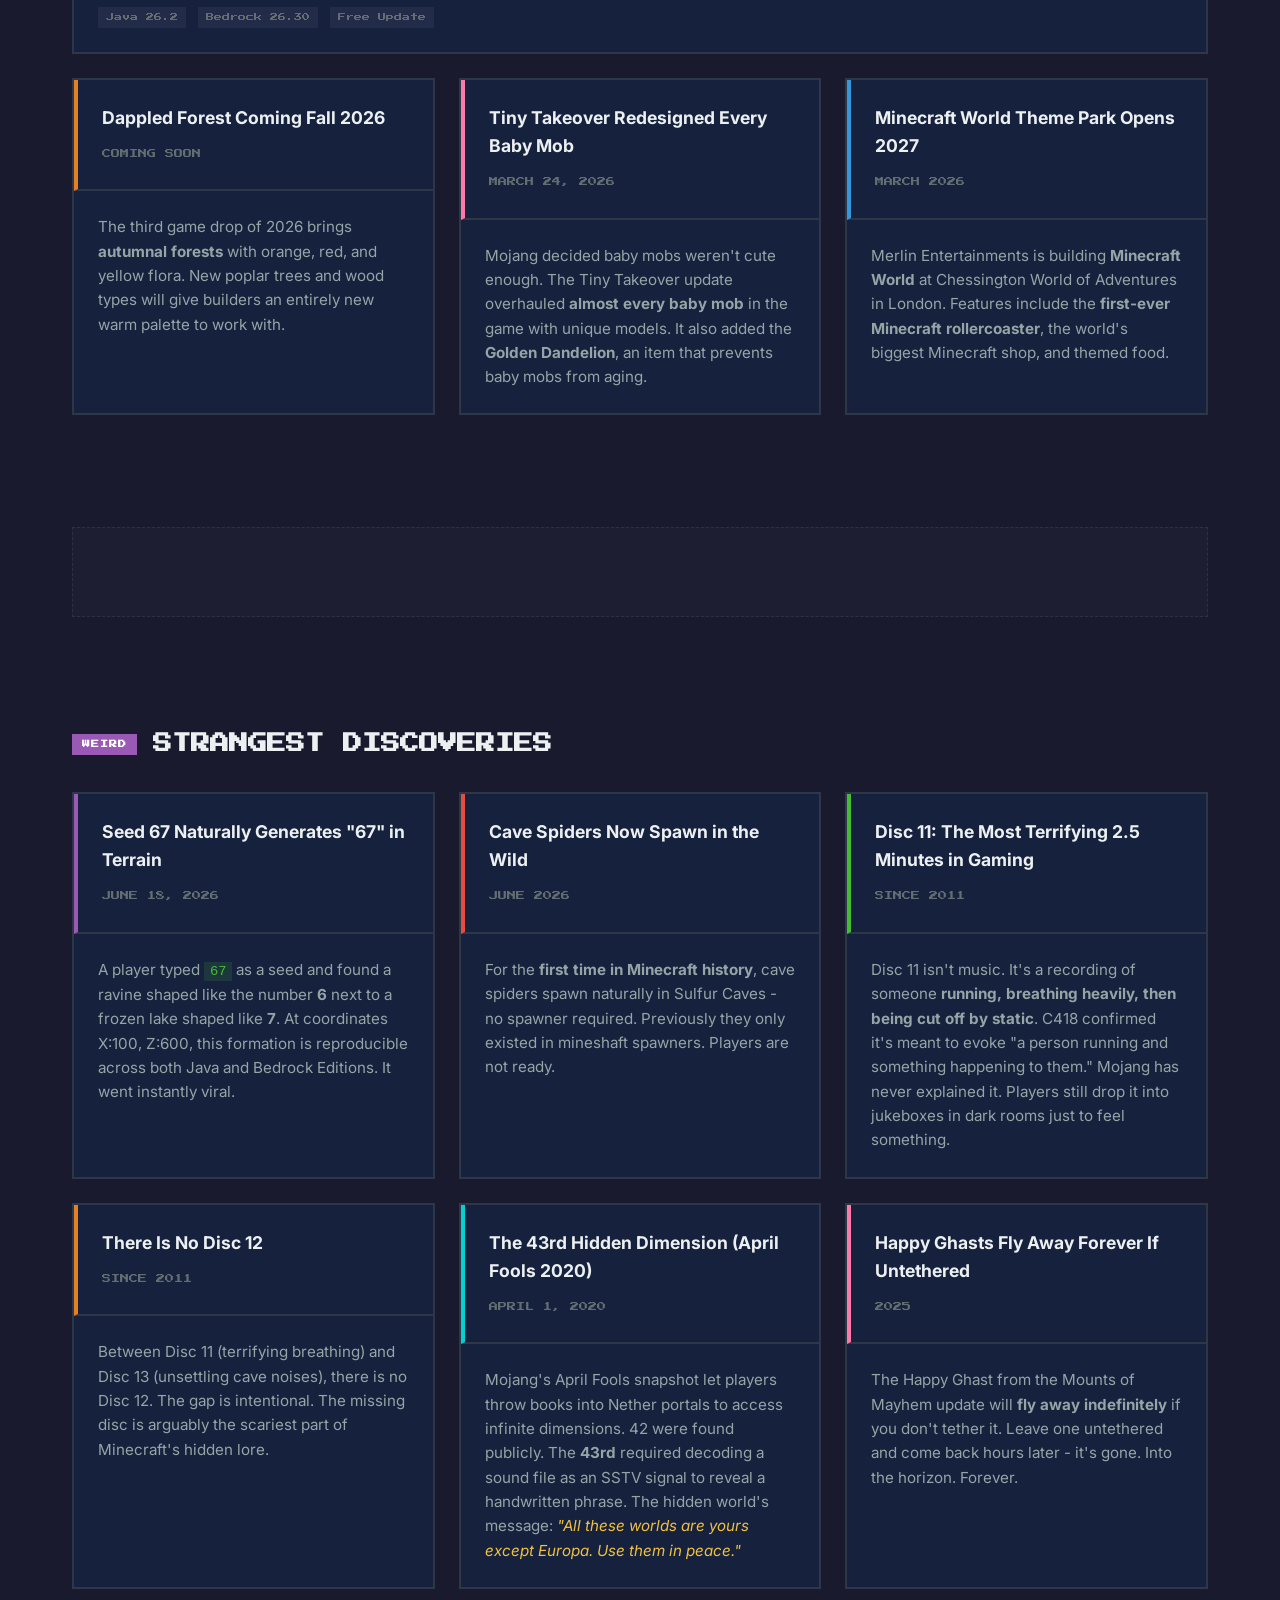
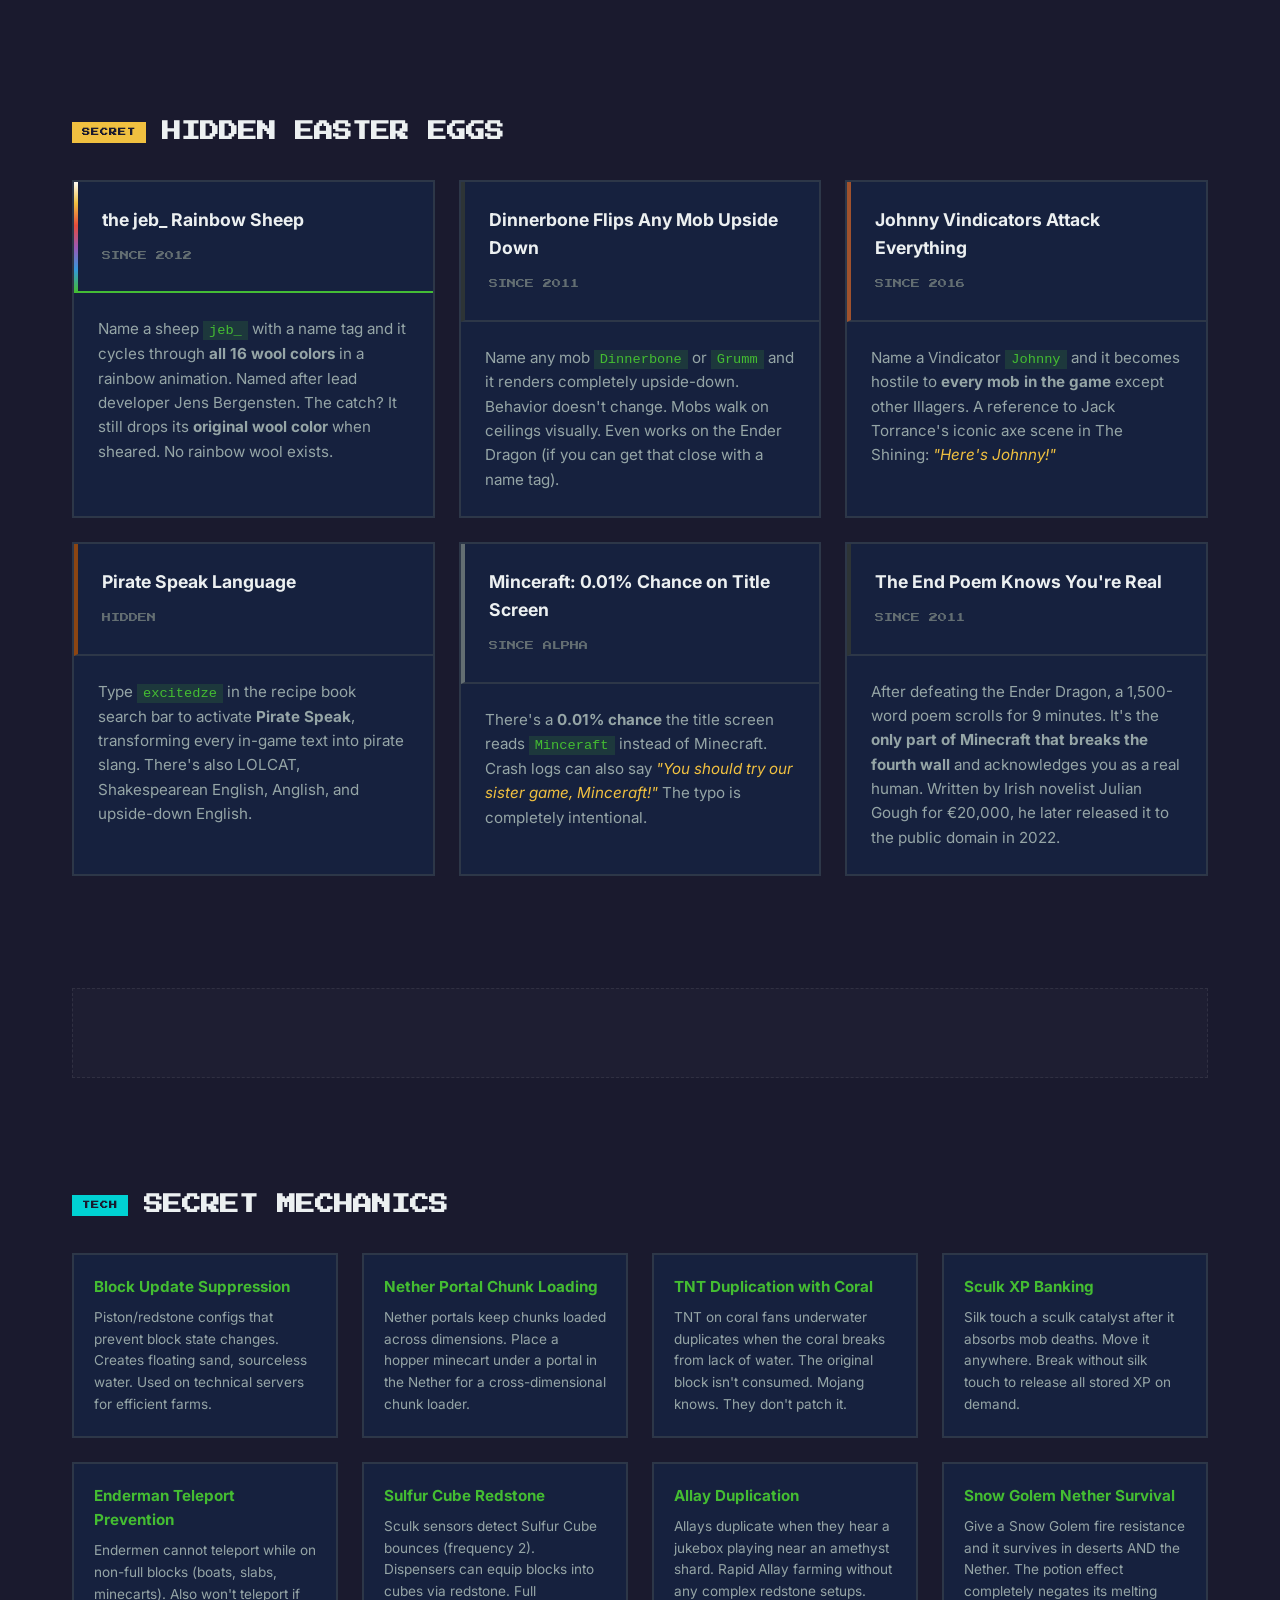
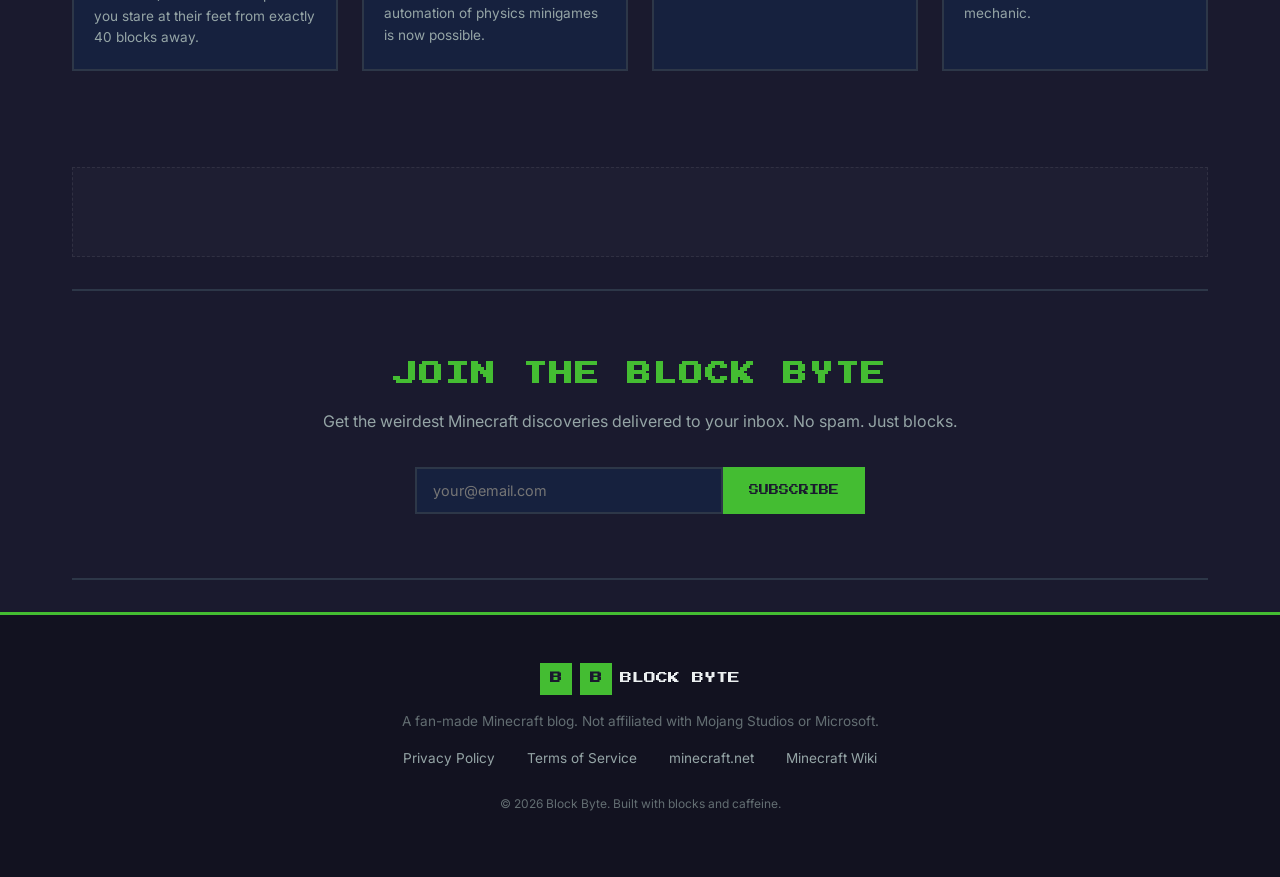
==== commit 193ea8f0: "Add Privacy Policy and Terms of Service pages for AdSense approval" ====
--- a/index.html
+++ b/index.html
@@ -363,6 +363,8 @@
             </div>
             <p>A fan-made Minecraft blog. Not affiliated with Mojang Studios or Microsoft.</p>
             <div class="footer-links">
+                <a href="privacy.html">Privacy Policy</a>
+                <a href="terms.html">Terms of Service</a>
                 <a href="https://www.minecraft.net" target="_blank">minecraft.net</a>
                 <a href="https://minecraft.wiki" target="_blank">Minecraft Wiki</a>
             </div>
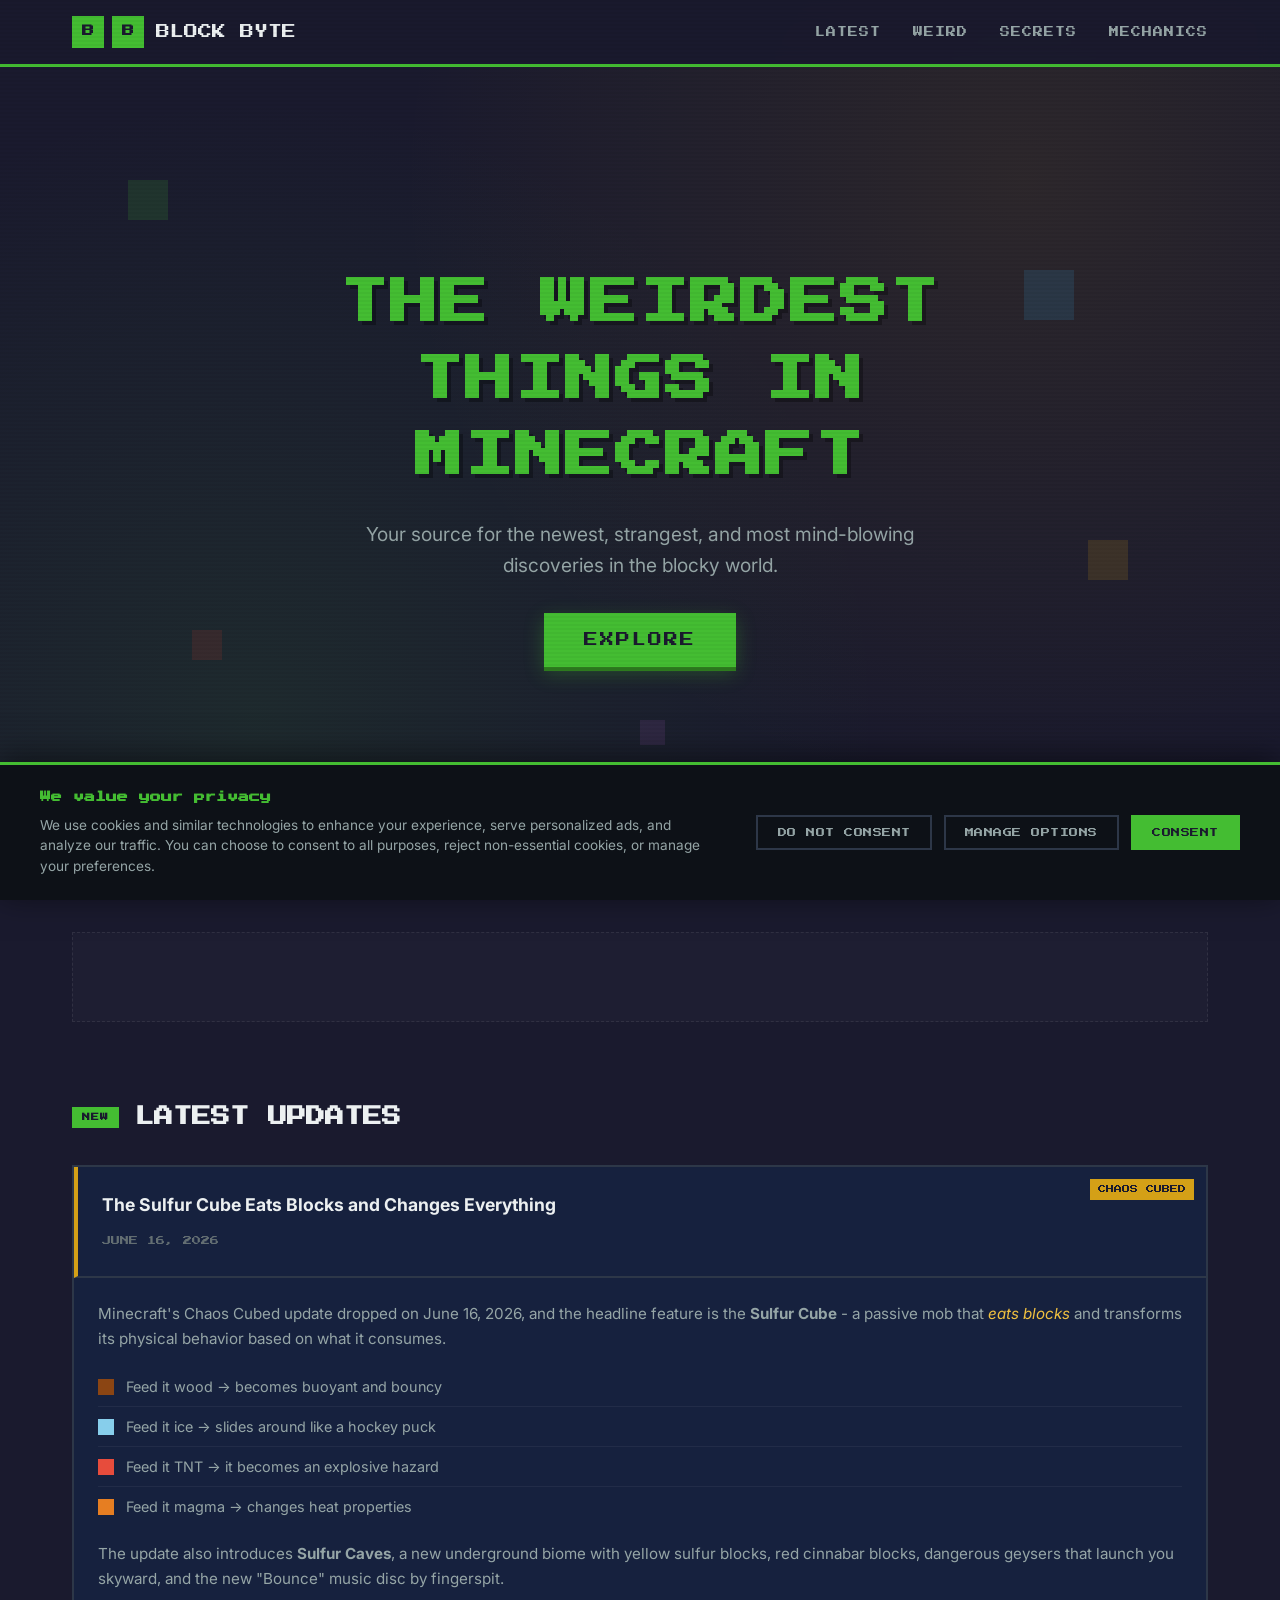
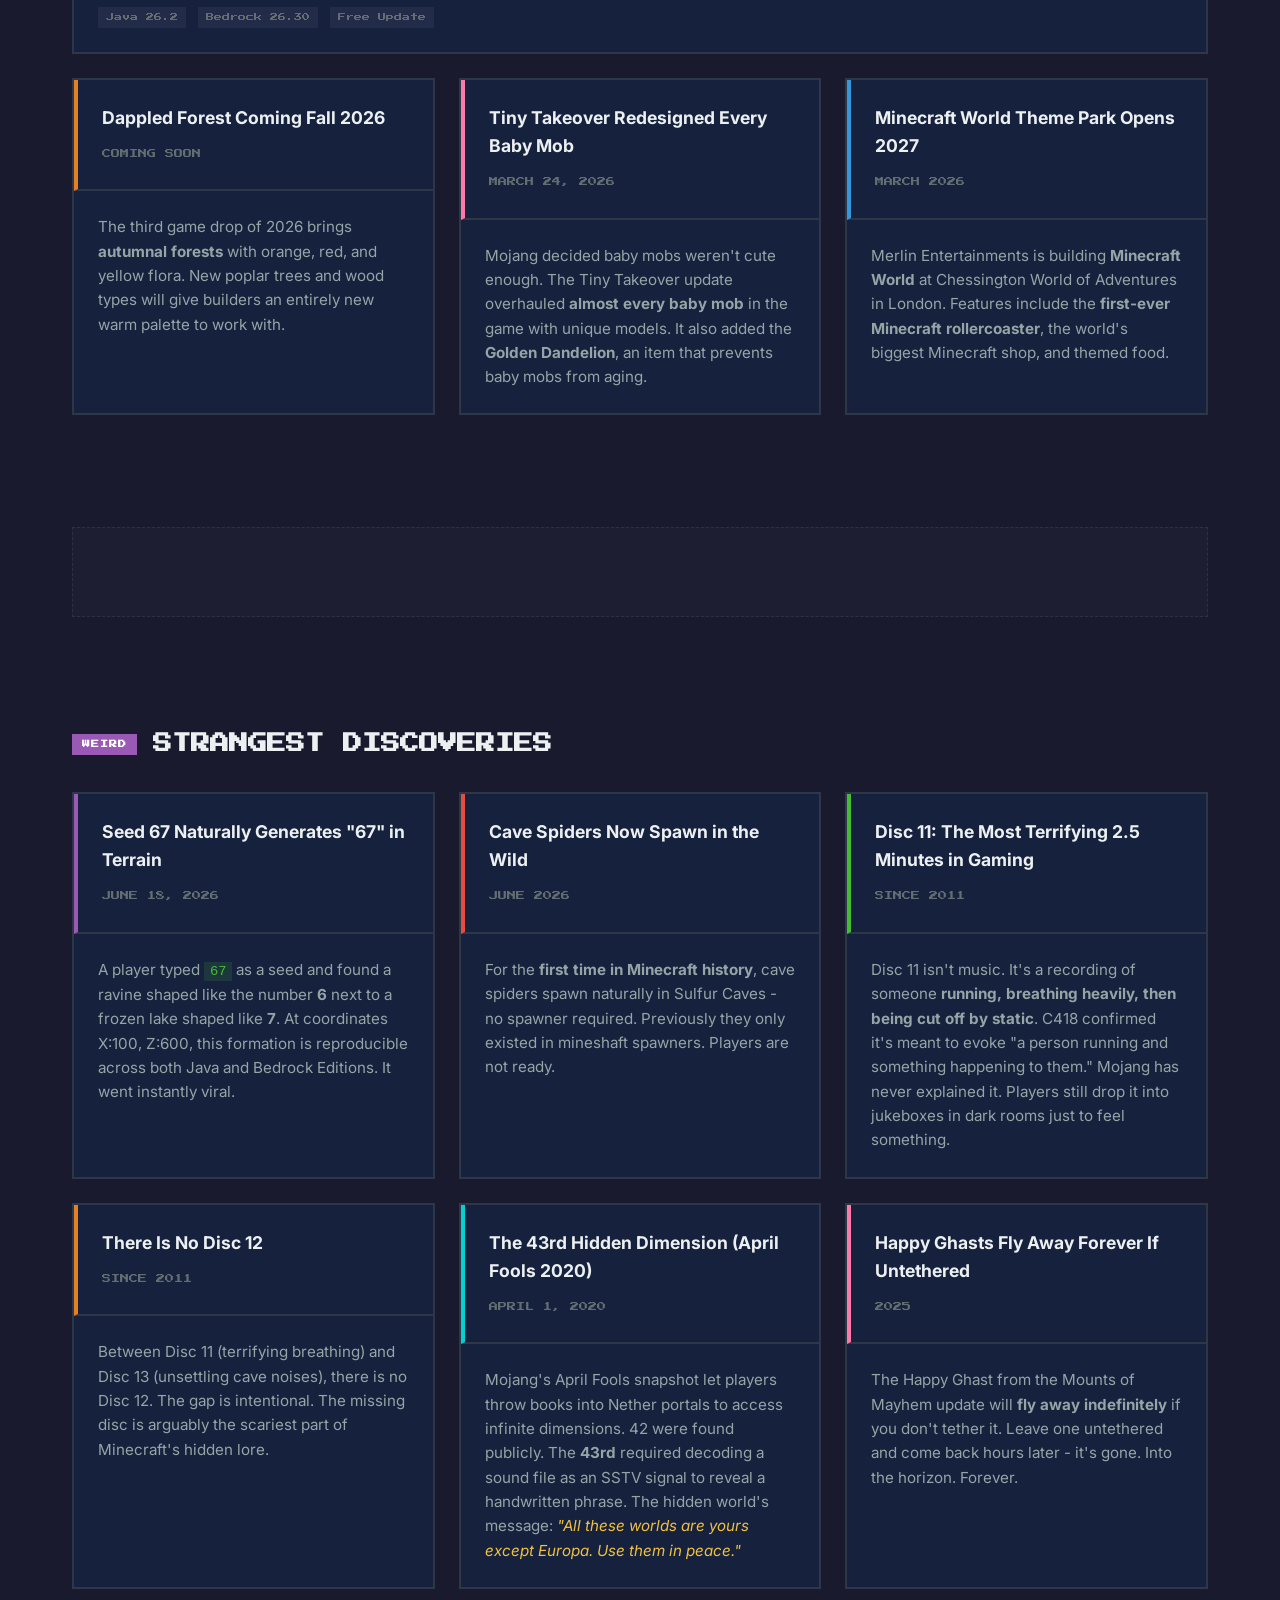
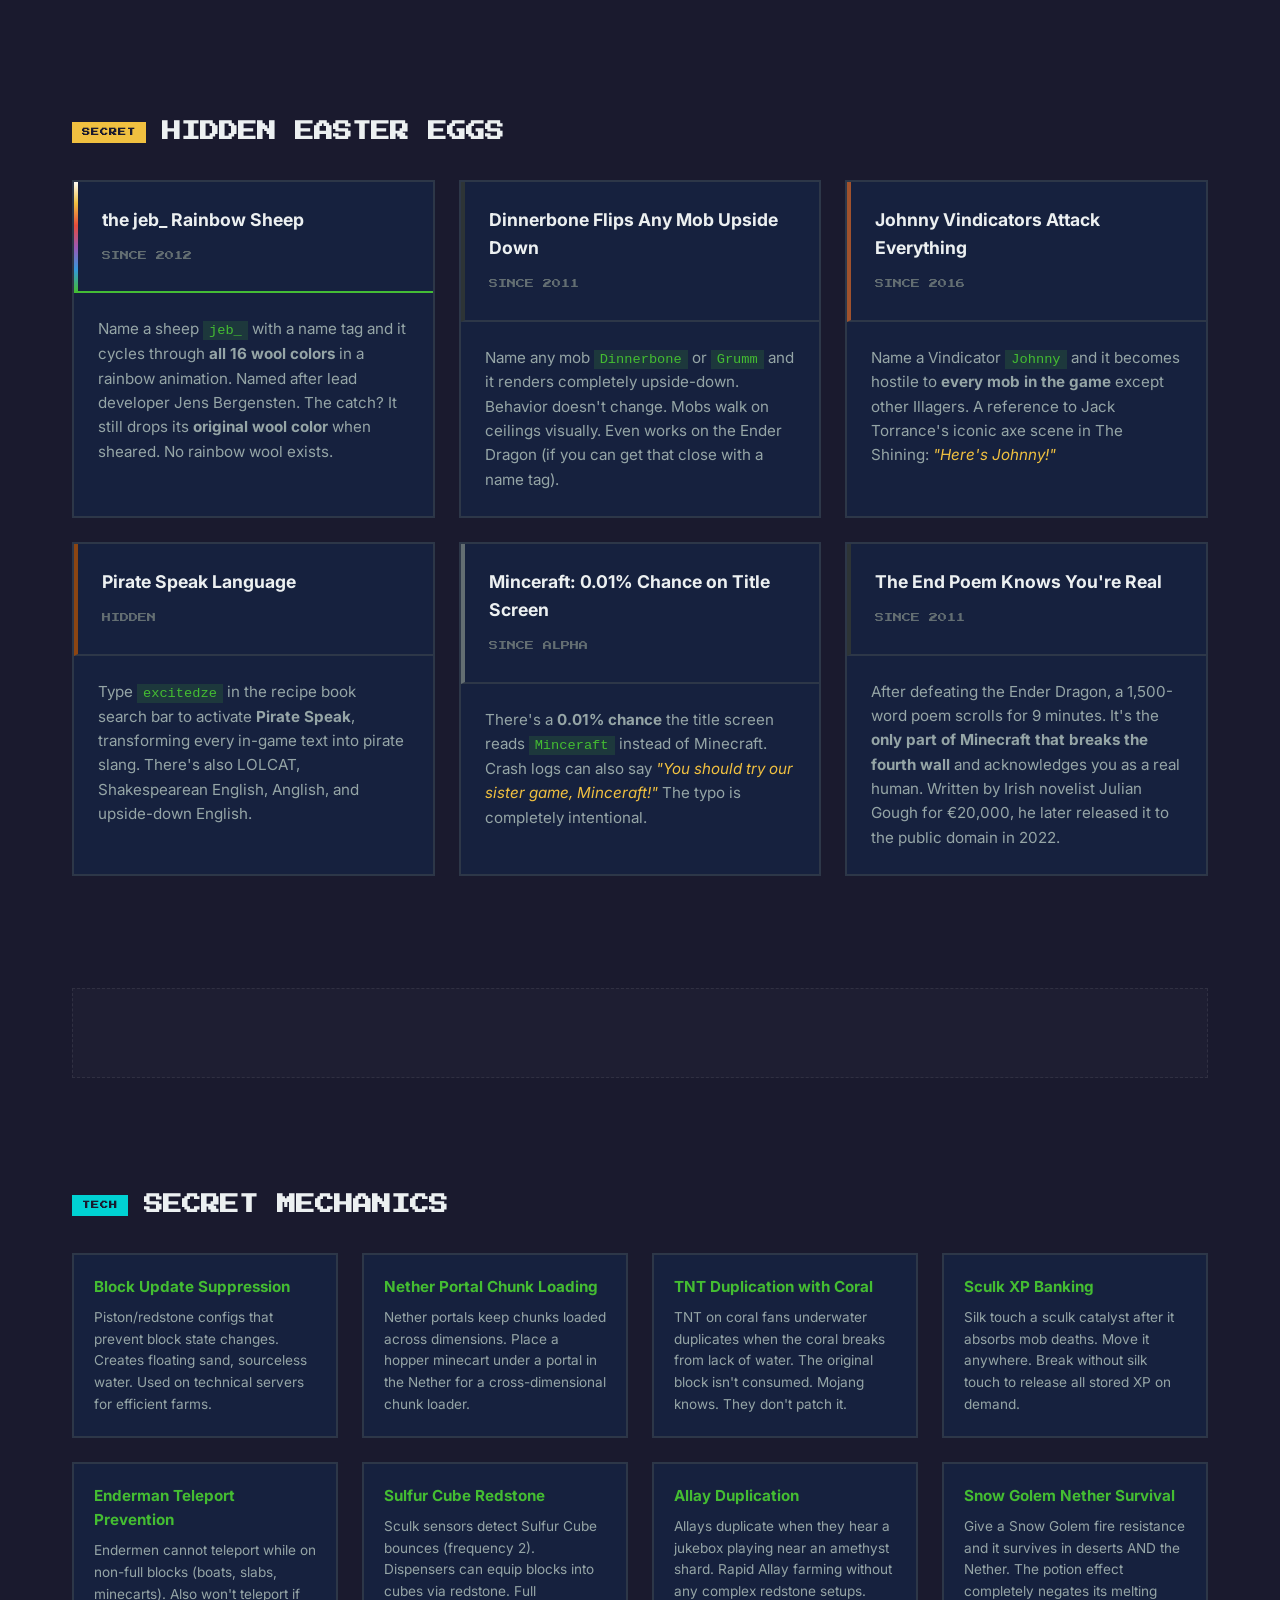
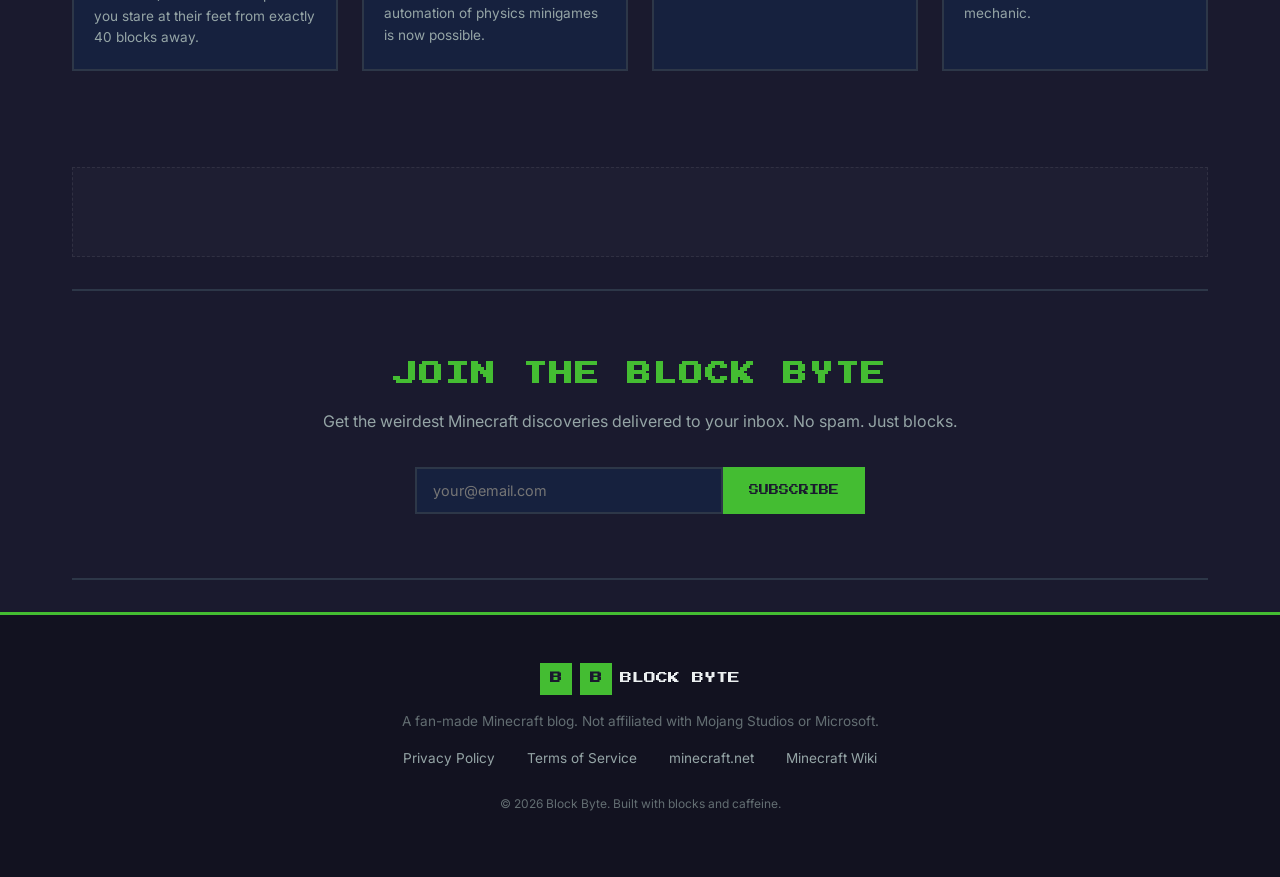
==== commit 697bb0a2: "Add GDPR consent banner with 3 choices (Consent/Reject/Manage)" ====
--- a/index.html
+++ b/index.html
@@ -7,6 +7,24 @@
     <link rel="stylesheet" href="style.css">
     <link rel="preconnect" href="https://fonts.googleapis.com">
     <link href="https://fonts.googleapis.com/css2?family=Press+Start+2P&family=Inter:wght@400;500;600;700&display=swap" rel="stylesheet">
+    <script>
+        // Google Consent Mode v2 - Default to denied
+        window.dataLayer = window.dataLayer || [];
+        function gtag(){dataLayer.push(arguments);}
+        gtag('consent', 'default', {
+            'ad_storage': 'denied',
+            'ad_user_data': 'denied',
+            'ad_personalization': 'denied',
+            'analytics_storage': 'denied',
+            'functionality_storage': 'denied',
+            'personalization_storage': 'denied',
+            'security_storage': 'granted',
+            'wait_for_update': 500
+        });
+        gtag('set', 'ads_data_redaction', true);
+        gtag('set', 'url_passthrough', true);
+    </script>
+    <script async src="https://www.googletagmanager.com/gtag/js?id=G-XXXXXXXXXX"></script>
     <script async src="https://pagead2.googlesyndication.com/pagead/js/adsbygoogle.js?client=ca-pub-4324650161214773" crossorigin="anonymous"></script>
 </head>
 <body>
@@ -373,5 +391,121 @@
     </footer>
 
     <script src="script.js"></script>
+
+    <!-- GDPR Consent Banner -->
+    <div id="consent-banner" class="consent-banner" style="display:none;">
+        <div class="consent-content">
+            <div class="consent-text">
+                <h3>We value your privacy</h3>
+                <p>We use cookies and similar technologies to enhance your experience, serve personalized ads, and analyze our traffic. You can choose to consent to all purposes, reject non-essential cookies, or manage your preferences.</p>
+            </div>
+            <div class="consent-buttons">
+                <button id="consent-reject" class="consent-btn reject">Do not consent</button>
+                <button id="consent-manage" class="consent-btn manage">Manage options</button>
+                <button id="consent-accept" class="consent-btn accept">Consent</button>
+            </div>
+        </div>
+    </div>
+
+    <!-- Consent Manage Modal -->
+    <div id="consent-modal" class="consent-modal" style="display:none;">
+        <div class="consent-modal-content">
+            <h3>Cookie Preferences</h3>
+            <div class="consent-option">
+                <label>
+                    <input type="checkbox" id="consent-ads" checked>
+                    <span><strong>Advertising cookies</strong> - Used to deliver personalized ads</span>
+                </label>
+            </div>
+            <div class="consent-option">
+                <label>
+                    <input type="checkbox" id="consent-analytics" checked>
+                    <span><strong>Analytics cookies</strong> - Help us understand how you use our site</span>
+                </label>
+            </div>
+            <div class="consent-option">
+                <label>
+                    <input type="checkbox" id="consent-functional" checked>
+                    <span><strong>Functional cookies</strong> - Enable enhanced functionality</span>
+                </label>
+            </div>
+            <div class="consent-modal-buttons">
+                <button id="consent-save" class="consent-btn accept">Save preferences</button>
+            </div>
+        </div>
+    </div>
+
+    <script>
+        (function() {
+            const banner = document.getElementById('consent-banner');
+            const modal = document.getElementById('consent-modal');
+            const consentKey = 'blockbyte_consent';
+
+            function getStoredConsent() {
+                try { return JSON.parse(localStorage.getItem(consentKey)); } catch(e) { return null; }
+            }
+
+            function storeConsent(consent) {
+                localStorage.setItem(consentKey, JSON.stringify(consent));
+            }
+
+            function updateConsentMode(consent) {
+                const hasAds = consent.ads === true;
+                const hasAnalytics = consent.analytics === true;
+                const hasFunctional = consent.functional === true;
+
+                gtag('consent', 'update', {
+                    'ad_storage': hasAds ? 'granted' : 'denied',
+                    'ad_user_data': hasAds ? 'granted' : 'denied',
+                    'ad_personalization': hasAds ? 'granted' : 'denied',
+                    'analytics_storage': hasAnalytics ? 'granted' : 'denied',
+                    'functionality_storage': hasFunctional ? 'granted' : 'denied',
+                    'personalization_storage': hasFunctional ? 'granted' : 'denied'
+                });
+            }
+
+            function acceptAll() {
+                storeConsent({ ads: true, analytics: true, functional: true });
+                updateConsentMode({ ads: true, analytics: true, functional: true });
+                banner.style.display = 'none';
+                modal.style.display = 'none';
+            }
+
+            function rejectAll() {
+                storeConsent({ ads: false, analytics: false, functional: false });
+                updateConsentMode({ ads: false, analytics: false, functional: false });
+                banner.style.display = 'none';
+                modal.style.display = 'none';
+            }
+
+            function saveManage() {
+                const consent = {
+                    ads: document.getElementById('consent-ads').checked,
+                    analytics: document.getElementById('consent-analytics').checked,
+                    functional: document.getElementById('consent-functional').checked
+                };
+                storeConsent(consent);
+                updateConsentMode(consent);
+                banner.style.display = 'none';
+                modal.style.display = 'none';
+            }
+
+            document.getElementById('consent-accept').addEventListener('click', acceptAll);
+            document.getElementById('consent-reject').addEventListener('click', rejectAll);
+            document.getElementById('consent-manage').addEventListener('click', function() {
+                modal.style.display = 'flex';
+            });
+            document.getElementById('consent-save').addEventListener('click', saveManage);
+
+            // Check if consent already given
+            const stored = getStoredConsent();
+            if (stored) {
+                updateConsentMode(stored);
+            } else {
+                // Show banner after 1 second
+                setTimeout(function() { banner.style.display = 'flex'; }, 1000);
+            }
+        })();
+    </script>
 </body>
 </html>
--- a/style.css
+++ b/style.css
@@ -661,3 +661,170 @@
 ::-webkit-scrollbar-thumb:hover {
     background: #5cd640;
 }
+
+/* GDPR Consent Banner */
+.consent-banner {
+    position: fixed;
+    bottom: 0;
+    left: 0;
+    width: 100%;
+    background: #0d1117;
+    border-top: 3px solid var(--accent-green);
+    z-index: 10000;
+    padding: 1.5rem 2rem;
+    box-shadow: 0 -4px 30px rgba(0, 0, 0, 0.5);
+}
+
+.consent-content {
+    max-width: 1200px;
+    margin: 0 auto;
+    display: flex;
+    align-items: center;
+    gap: 2rem;
+}
+
+.consent-text {
+    flex: 1;
+}
+
+.consent-text h3 {
+    font-family: var(--font-pixel);
+    font-size: 11px;
+    color: var(--accent-green);
+    margin-bottom: 0.5rem;
+}
+
+.consent-text p {
+    color: var(--text-secondary);
+    font-size: 0.85rem;
+    line-height: 1.5;
+}
+
+.consent-buttons {
+    display: flex;
+    gap: 0.75rem;
+    flex-shrink: 0;
+}
+
+.consent-btn {
+    font-family: var(--font-pixel);
+    font-size: 9px;
+    padding: 0.7rem 1.2rem;
+    border: 2px solid;
+    cursor: pointer;
+    transition: all 0.3s;
+    text-transform: uppercase;
+    letter-spacing: 0.5px;
+}
+
+.consent-btn.accept {
+    background: var(--accent-green);
+    color: var(--bg-dark);
+    border-color: var(--accent-green);
+}
+
+.consent-btn.accept:hover {
+    background: #5cd640;
+    border-color: #5cd640;
+}
+
+.consent-btn.reject {
+    background: transparent;
+    color: var(--text-secondary);
+    border-color: var(--border);
+}
+
+.consent-btn.reject:hover {
+    border-color: var(--accent-red);
+    color: var(--accent-red);
+}
+
+.consent-btn.manage {
+    background: transparent;
+    color: var(--text-secondary);
+    border-color: var(--border);
+}
+
+.consent-btn.manage:hover {
+    border-color: var(--accent-yellow);
+    color: var(--accent-yellow);
+}
+
+/* Consent Modal */
+.consent-modal {
+    position: fixed;
+    top: 0;
+    left: 0;
+    width: 100%;
+    height: 100%;
+    background: rgba(0, 0, 0, 0.8);
+    z-index: 10001;
+    display: flex;
+    align-items: center;
+    justify-content: center;
+    padding: 2rem;
+}
+
+.consent-modal-content {
+    background: #0d1117;
+    border: 2px solid var(--accent-green);
+    max-width: 500px;
+    width: 100%;
+    padding: 2rem;
+}
+
+.consent-modal-content h3 {
+    font-family: var(--font-pixel);
+    font-size: 12px;
+    color: var(--accent-green);
+    margin-bottom: 1.5rem;
+}
+
+.consent-option {
+    margin-bottom: 1rem;
+}
+
+.consent-option label {
+    display: flex;
+    align-items: flex-start;
+    gap: 0.75rem;
+    cursor: pointer;
+}
+
+.consent-option input[type="checkbox"] {
+    margin-top: 3px;
+    accent-color: var(--accent-green);
+    width: 16px;
+    height: 16px;
+}
+
+.consent-option span {
+    color: var(--text-secondary);
+    font-size: 0.9rem;
+    line-height: 1.4;
+}
+
+.consent-option strong {
+    color: var(--text-primary);
+}
+
+.consent-modal-buttons {
+    margin-top: 1.5rem;
+    text-align: right;
+}
+
+@media (max-width: 768px) {
+    .consent-content {
+        flex-direction: column;
+        text-align: center;
+    }
+
+    .consent-buttons {
+        width: 100%;
+        flex-direction: column;
+    }
+
+    .consent-btn {
+        width: 100%;
+    }
+}
